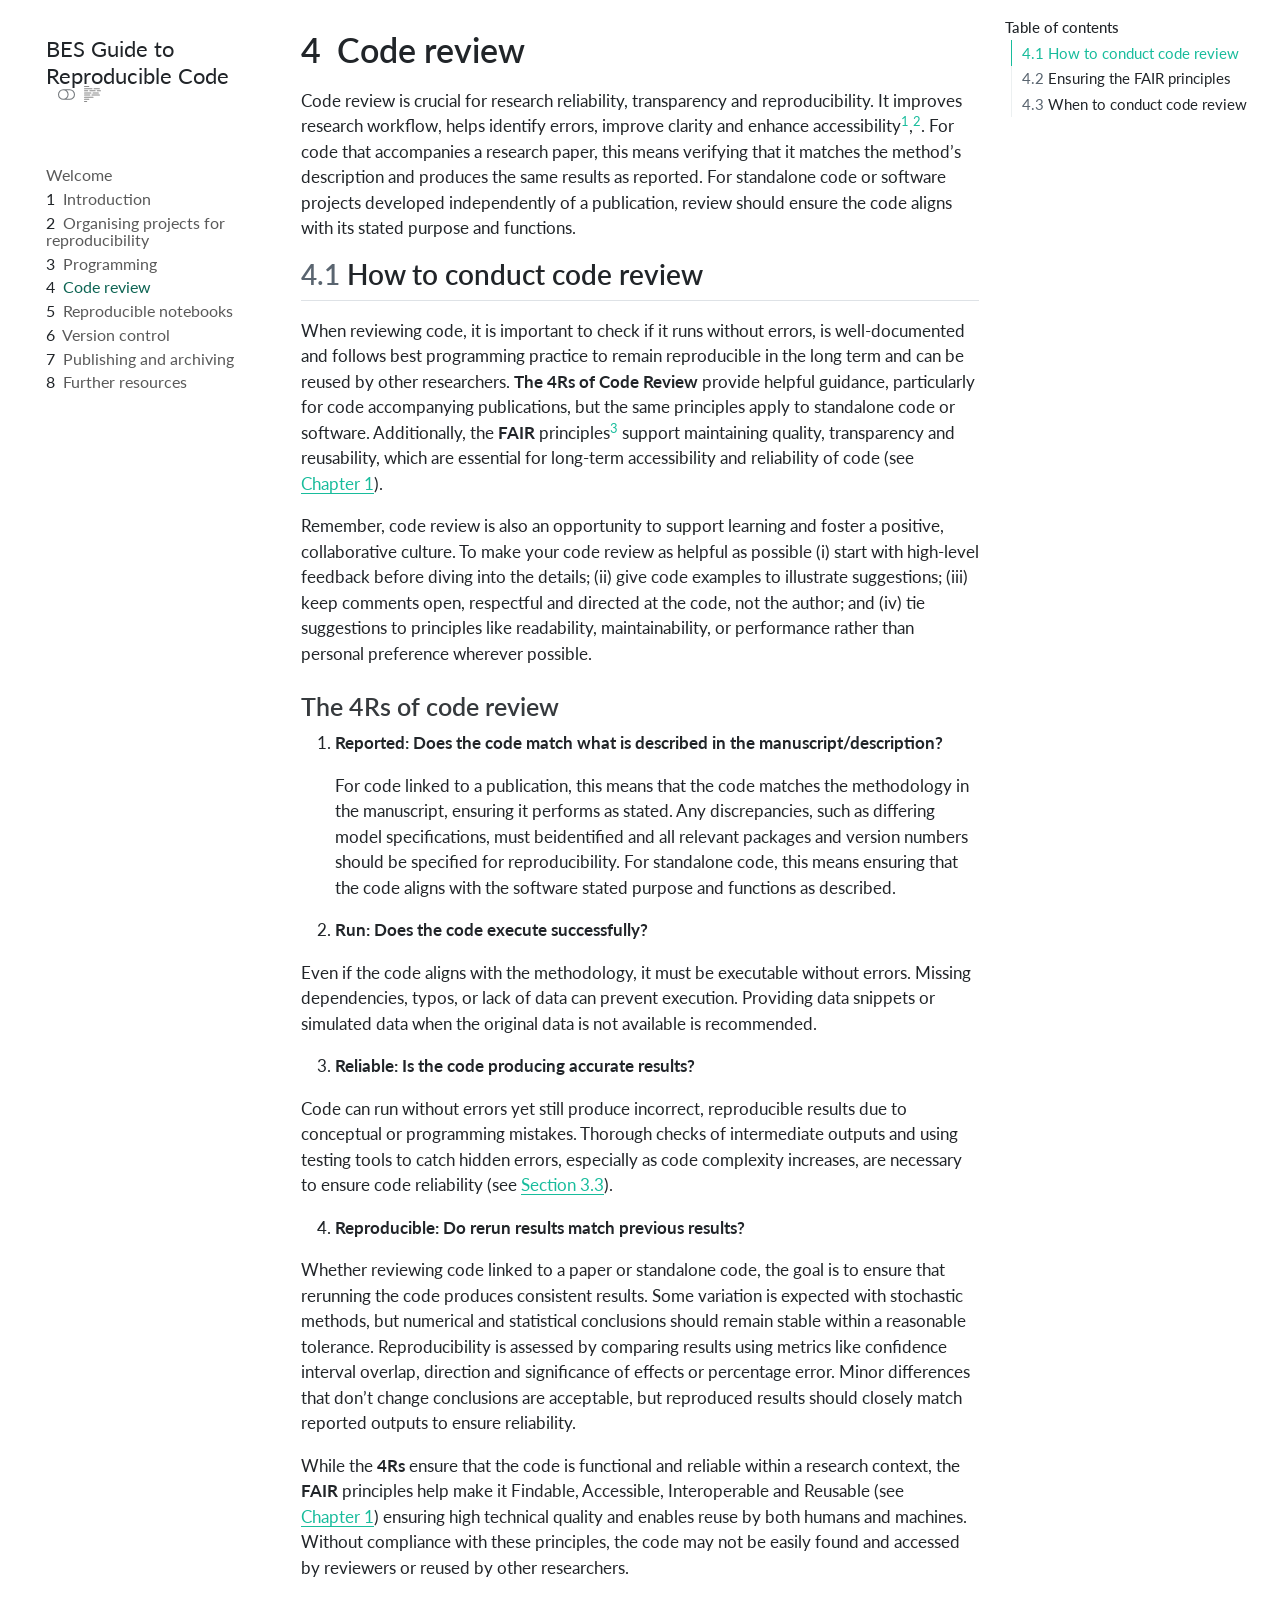
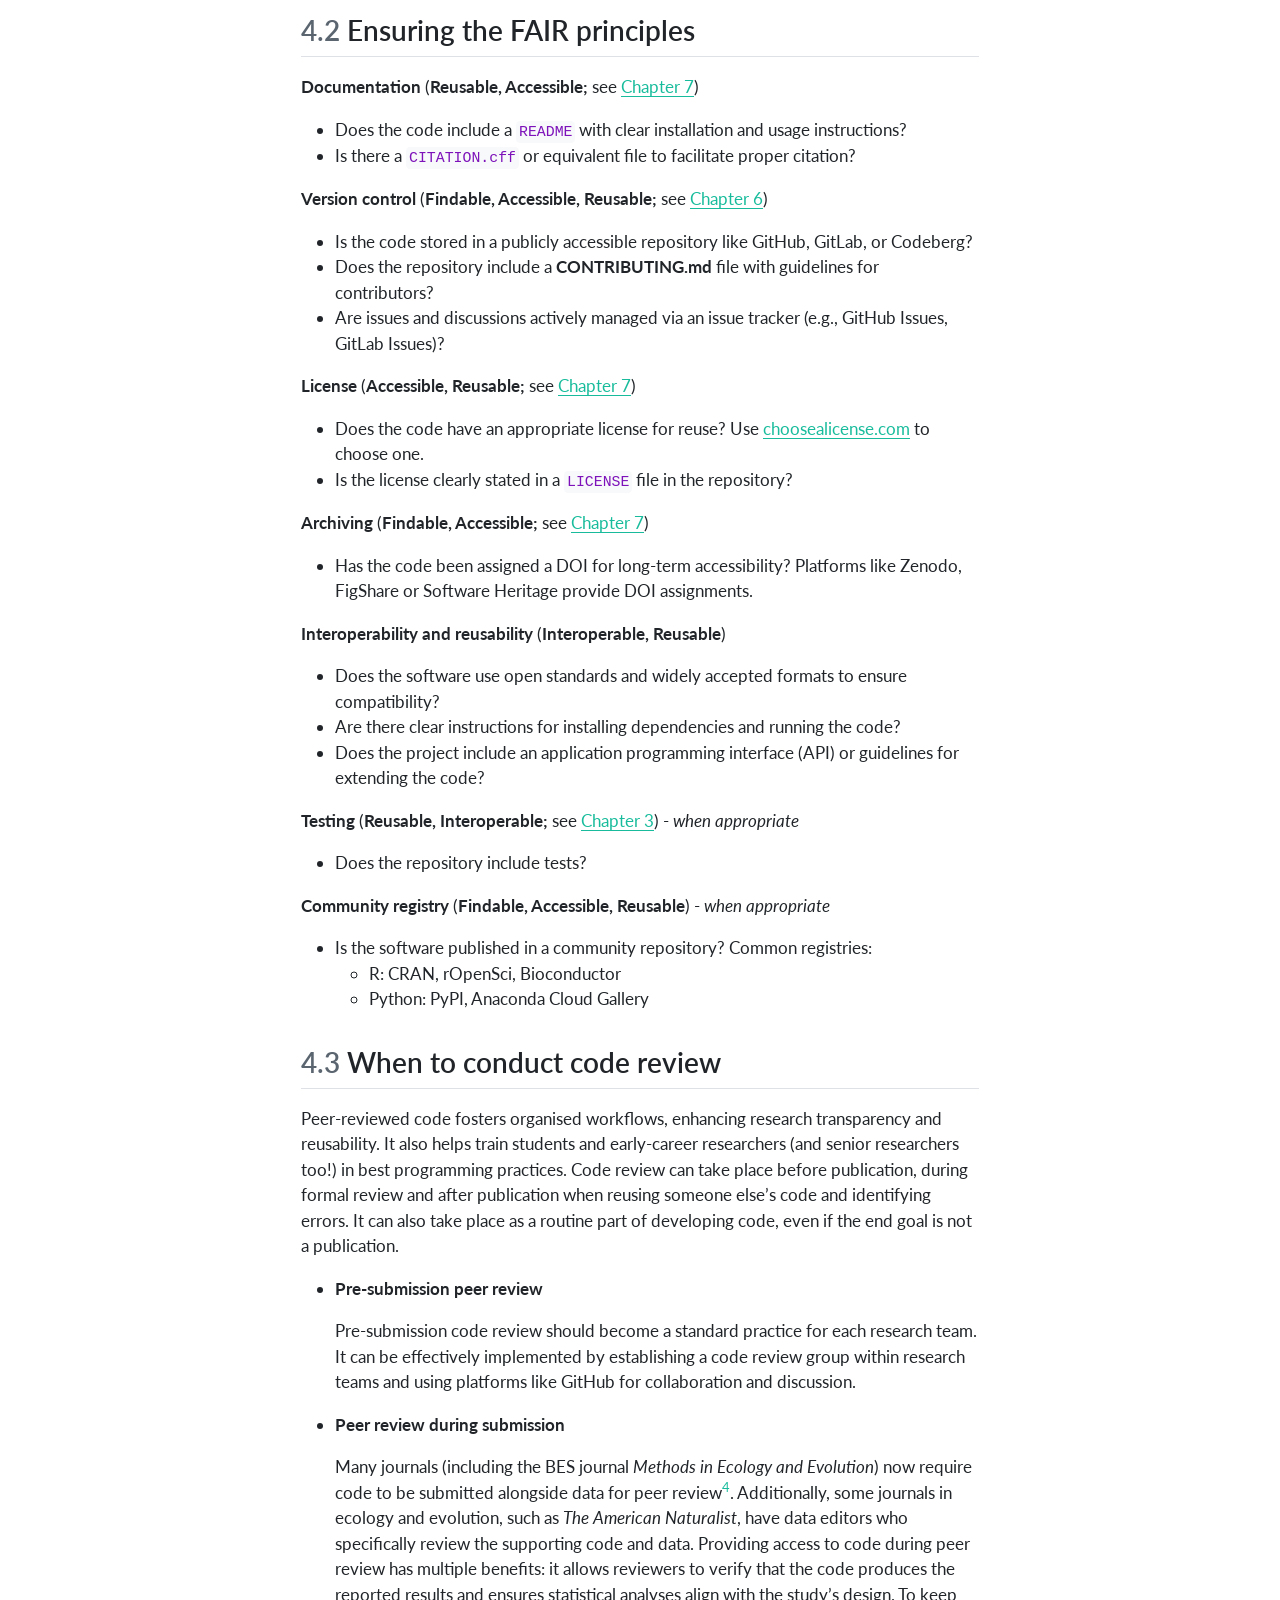
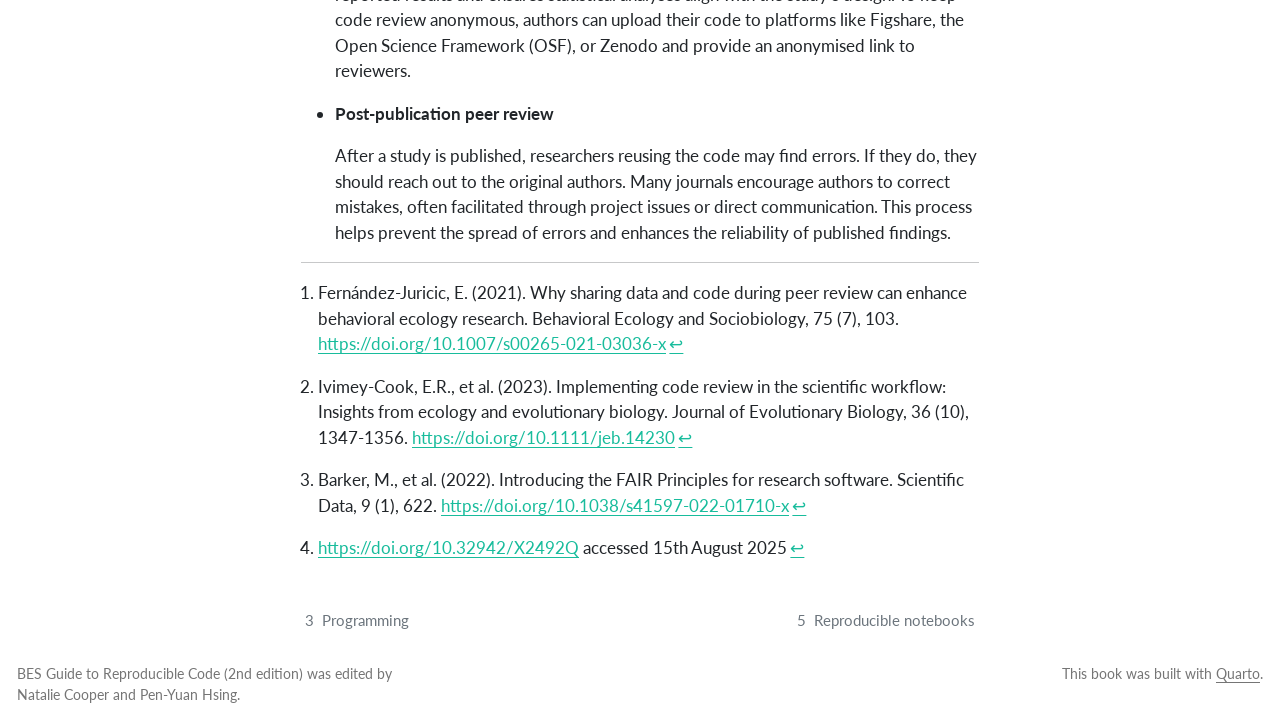
==== code-review.html @ 9241cec5 "Built site for gh-pages" ====
<!DOCTYPE html>
<html xmlns="http://www.w3.org/1999/xhtml" lang="en" xml:lang="en"><head>

<meta charset="utf-8">
<meta name="generator" content="quarto-1.7.31">

<meta name="viewport" content="width=device-width, initial-scale=1.0, user-scalable=yes">

<meta name="author" content="Hadley Wickham, Mine Çetinkaya-Rundel, and Garrett Grolemund">

<title>4&nbsp; Code review – BES Guide to Reproducible Code</title>
<style>
code{white-space: pre-wrap;}
span.smallcaps{font-variant: small-caps;}
div.columns{display: flex; gap: min(4vw, 1.5em);}
div.column{flex: auto; overflow-x: auto;}
div.hanging-indent{margin-left: 1.5em; text-indent: -1.5em;}
ul.task-list{list-style: none;}
ul.task-list li input[type="checkbox"] {
  width: 0.8em;
  margin: 0 0.8em 0.2em -1em; /* quarto-specific, see https://github.com/quarto-dev/quarto-cli/issues/4556 */ 
  vertical-align: middle;
}
</style>


<script src="site_libs/quarto-nav/quarto-nav.js"></script>
<script src="site_libs/quarto-nav/headroom.min.js"></script>
<script src="site_libs/clipboard/clipboard.min.js"></script>
<script src="site_libs/quarto-search/autocomplete.umd.js"></script>
<script src="site_libs/quarto-search/fuse.min.js"></script>
<script src="site_libs/quarto-search/quarto-search.js"></script>
<meta name="quarto:offset" content="./">
<link href="./reproducible-notebooks.html" rel="next">
<link href="./programming.html" rel="prev">
<link href="./cover.jpg" rel="icon" type="image/jpeg">
<script src="site_libs/quarto-html/quarto.js" type="module"></script>
<script src="site_libs/quarto-html/tabsets/tabsets.js" type="module"></script>
<script src="site_libs/quarto-html/popper.min.js"></script>
<script src="site_libs/quarto-html/tippy.umd.min.js"></script>
<script src="site_libs/quarto-html/anchor.min.js"></script>
<link href="site_libs/quarto-html/tippy.css" rel="stylesheet">
<link href="site_libs/quarto-html/quarto-syntax-highlighting-e1a5c8363afafaef2c763b6775fbf3ca.css" rel="stylesheet" class="quarto-color-scheme" id="quarto-text-highlighting-styles">
<link href="site_libs/quarto-html/quarto-syntax-highlighting-dark-8ef56b68f8fa1e9d2ba328e99e439f80.css" rel="stylesheet" class="quarto-color-scheme quarto-color-alternate" id="quarto-text-highlighting-styles">
<link href="site_libs/quarto-html/quarto-syntax-highlighting-e1a5c8363afafaef2c763b6775fbf3ca.css" rel="stylesheet" class="quarto-color-scheme-extra" id="quarto-text-highlighting-styles">
<script src="site_libs/bootstrap/bootstrap.min.js"></script>
<link href="site_libs/bootstrap/bootstrap-icons.css" rel="stylesheet">
<link href="site_libs/bootstrap/bootstrap-93fa5749095c2464a7fe83d2d5aee960.min.css" rel="stylesheet" append-hash="true" class="quarto-color-scheme" id="quarto-bootstrap" data-mode="light">
<link href="site_libs/bootstrap/bootstrap-dark-cbfe9299f5caab731b93668de05d1c8d.min.css" rel="stylesheet" append-hash="true" class="quarto-color-scheme quarto-color-alternate" id="quarto-bootstrap" data-mode="dark">
<link href="site_libs/bootstrap/bootstrap-93fa5749095c2464a7fe83d2d5aee960.min.css" rel="stylesheet" append-hash="true" class="quarto-color-scheme-extra" id="quarto-bootstrap" data-mode="light">
<script id="quarto-search-options" type="application/json">{
  "location": "sidebar",
  "copy-button": false,
  "collapse-after": 3,
  "panel-placement": "start",
  "type": "textbox",
  "limit": 50,
  "keyboard-shortcut": [
    "f",
    "/",
    "s"
  ],
  "show-item-context": false,
  "language": {
    "search-no-results-text": "No results",
    "search-matching-documents-text": "matching documents",
    "search-copy-link-title": "Copy link to search",
    "search-hide-matches-text": "Hide additional matches",
    "search-more-match-text": "more match in this document",
    "search-more-matches-text": "more matches in this document",
    "search-clear-button-title": "Clear",
    "search-text-placeholder": "",
    "search-detached-cancel-button-title": "Cancel",
    "search-submit-button-title": "Submit",
    "search-label": "Search"
  }
}</script>


</head>

<body class="nav-sidebar floating quarto-light"><script id="quarto-html-before-body" type="application/javascript">
    const toggleBodyColorMode = (bsSheetEl) => {
      const mode = bsSheetEl.getAttribute("data-mode");
      const bodyEl = window.document.querySelector("body");
      if (mode === "dark") {
        bodyEl.classList.add("quarto-dark");
        bodyEl.classList.remove("quarto-light");
      } else {
        bodyEl.classList.add("quarto-light");
        bodyEl.classList.remove("quarto-dark");
      }
    }
    const toggleBodyColorPrimary = () => {
      const bsSheetEl = window.document.querySelector("link#quarto-bootstrap:not([rel=disabled-stylesheet])");
      if (bsSheetEl) {
        toggleBodyColorMode(bsSheetEl);
      }
    }
    const setColorSchemeToggle = (alternate) => {
      const toggles = window.document.querySelectorAll('.quarto-color-scheme-toggle');
      for (let i=0; i < toggles.length; i++) {
        const toggle = toggles[i];
        if (toggle) {
          if (alternate) {
            toggle.classList.add("alternate");
          } else {
            toggle.classList.remove("alternate");
          }
        }
      }
    };
    const toggleColorMode = (alternate) => {
      // Switch the stylesheets
      const primaryStylesheets = window.document.querySelectorAll('link.quarto-color-scheme:not(.quarto-color-alternate)');
      const alternateStylesheets = window.document.querySelectorAll('link.quarto-color-scheme.quarto-color-alternate');
      manageTransitions('#quarto-margin-sidebar .nav-link', false);
      if (alternate) {
        // note: dark is layered on light, we don't disable primary!
        enableStylesheet(alternateStylesheets);
        for (const sheetNode of alternateStylesheets) {
          if (sheetNode.id === "quarto-bootstrap") {
            toggleBodyColorMode(sheetNode);
          }
        }
      } else {
        disableStylesheet(alternateStylesheets);
        enableStylesheet(primaryStylesheets)
        toggleBodyColorPrimary();
      }
      manageTransitions('#quarto-margin-sidebar .nav-link', true);
      // Switch the toggles
      setColorSchemeToggle(alternate)
      // Hack to workaround the fact that safari doesn't
      // properly recolor the scrollbar when toggling (#1455)
      if (navigator.userAgent.indexOf('Safari') > 0 && navigator.userAgent.indexOf('Chrome') == -1) {
        manageTransitions("body", false);
        window.scrollTo(0, 1);
        setTimeout(() => {
          window.scrollTo(0, 0);
          manageTransitions("body", true);
        }, 40);
      }
    }
    const disableStylesheet = (stylesheets) => {
      for (let i=0; i < stylesheets.length; i++) {
        const stylesheet = stylesheets[i];
        stylesheet.rel = 'disabled-stylesheet';
      }
    }
    const enableStylesheet = (stylesheets) => {
      for (let i=0; i < stylesheets.length; i++) {
        const stylesheet = stylesheets[i];
        if(stylesheet.rel !== 'stylesheet') { // for Chrome, which will still FOUC without this check
          stylesheet.rel = 'stylesheet';
        }
      }
    }
    const manageTransitions = (selector, allowTransitions) => {
      const els = window.document.querySelectorAll(selector);
      for (let i=0; i < els.length; i++) {
        const el = els[i];
        if (allowTransitions) {
          el.classList.remove('notransition');
        } else {
          el.classList.add('notransition');
        }
      }
    }
    const isFileUrl = () => {
      return window.location.protocol === 'file:';
    }
    const hasAlternateSentinel = () => {
      let styleSentinel = getColorSchemeSentinel();
      if (styleSentinel !== null) {
        return styleSentinel === "alternate";
      } else {
        return false;
      }
    }
    const setStyleSentinel = (alternate) => {
      const value = alternate ? "alternate" : "default";
      if (!isFileUrl()) {
        window.localStorage.setItem("quarto-color-scheme", value);
      } else {
        localAlternateSentinel = value;
      }
    }
    const getColorSchemeSentinel = () => {
      if (!isFileUrl()) {
        const storageValue = window.localStorage.getItem("quarto-color-scheme");
        return storageValue != null ? storageValue : localAlternateSentinel;
      } else {
        return localAlternateSentinel;
      }
    }
    const toggleGiscusIfUsed = (isAlternate, darkModeDefault) => {
      const baseTheme = document.querySelector('#giscus-base-theme')?.value ?? 'light';
      const alternateTheme = document.querySelector('#giscus-alt-theme')?.value ?? 'dark';
      let newTheme = '';
      if(authorPrefersDark) {
        newTheme = isAlternate ? baseTheme : alternateTheme;
      } else {
        newTheme = isAlternate ? alternateTheme : baseTheme;
      }
      const changeGiscusTheme = () => {
        // From: https://github.com/giscus/giscus/issues/336
        const sendMessage = (message) => {
          const iframe = document.querySelector('iframe.giscus-frame');
          if (!iframe) return;
          iframe.contentWindow.postMessage({ giscus: message }, 'https://giscus.app');
        }
        sendMessage({
          setConfig: {
            theme: newTheme
          }
        });
      }
      const isGiscussLoaded = window.document.querySelector('iframe.giscus-frame') !== null;
      if (isGiscussLoaded) {
        changeGiscusTheme();
      }
    };
    const authorPrefersDark = false;
    const queryPrefersDark = window.matchMedia('(prefers-color-scheme: dark)');
    const darkModeDefault = queryPrefersDark.matches;
      document.querySelector('link#quarto-text-highlighting-styles.quarto-color-scheme-extra').rel = 'disabled-stylesheet';
      document.querySelector('link#quarto-bootstrap.quarto-color-scheme-extra').rel = 'disabled-stylesheet';
    let localAlternateSentinel = darkModeDefault ? 'alternate' : 'default';
    // Dark / light mode switch
    window.quartoToggleColorScheme = () => {
      // Read the current dark / light value
      let toAlternate = !hasAlternateSentinel();
      toggleColorMode(toAlternate);
      setStyleSentinel(toAlternate);
      toggleGiscusIfUsed(toAlternate, darkModeDefault);
      window.dispatchEvent(new Event('resize'));
    };
    queryPrefersDark.addEventListener("change", e => {
      if(window.localStorage.getItem("quarto-color-scheme") !== null)
        return;
      const alternate = e.matches
      toggleColorMode(alternate);
      localAlternateSentinel = e.matches ? 'alternate' : 'default'; // this is used alongside local storage!
      toggleGiscusIfUsed(alternate, darkModeDefault);
    });
    // Switch to dark mode if need be
    if (hasAlternateSentinel()) {
      toggleColorMode(true);
    } else {
      toggleColorMode(false);
    }
  </script>

<div id="quarto-search-results"></div>
  <header id="quarto-header" class="headroom fixed-top">
  <nav class="quarto-secondary-nav">
    <div class="container-fluid d-flex">
      <button type="button" class="quarto-btn-toggle btn" data-bs-toggle="collapse" role="button" data-bs-target=".quarto-sidebar-collapse-item" aria-controls="quarto-sidebar" aria-expanded="false" aria-label="Toggle sidebar navigation" onclick="if (window.quartoToggleHeadroom) { window.quartoToggleHeadroom(); }">
        <i class="bi bi-layout-text-sidebar-reverse"></i>
      </button>
        <nav class="quarto-page-breadcrumbs" aria-label="breadcrumb"><ol class="breadcrumb"><li class="breadcrumb-item"><a href="./code-review.html"><span class="chapter-number">4</span>&nbsp; <span class="chapter-title">Code review</span></a></li></ol></nav>
        <a class="flex-grow-1" role="navigation" data-bs-toggle="collapse" data-bs-target=".quarto-sidebar-collapse-item" aria-controls="quarto-sidebar" aria-expanded="false" aria-label="Toggle sidebar navigation" onclick="if (window.quartoToggleHeadroom) { window.quartoToggleHeadroom(); }">      
        </a>
      <button type="button" class="btn quarto-search-button" aria-label="Search" onclick="window.quartoOpenSearch();">
        <i class="bi bi-search"></i>
      </button>
    </div>
  </nav>
</header>
<!-- content -->
<div id="quarto-content" class="quarto-container page-columns page-rows-contents page-layout-article">
<!-- sidebar -->
  <nav id="quarto-sidebar" class="sidebar collapse collapse-horizontal quarto-sidebar-collapse-item sidebar-navigation floating overflow-auto">
    <div class="pt-lg-2 mt-2 text-left sidebar-header">
    <div class="sidebar-title mb-0 py-0">
      <a href="./">BES Guide to Reproducible Code</a> 
        <div class="sidebar-tools-main tools-wide">
    <a href="https://github.com/BES-Guide/reproducible-code" title="Source Code" class="quarto-navigation-tool px-1" aria-label="Source Code"><i class="bi bi-github"></i></a>
  <a href="" class="quarto-color-scheme-toggle quarto-navigation-tool  px-1" onclick="window.quartoToggleColorScheme(); return false;" title="Toggle dark mode"><i class="bi"></i></a>
  <a href="" class="quarto-reader-toggle quarto-navigation-tool px-1" onclick="window.quartoToggleReader(); return false;" title="Toggle reader mode">
  <div class="quarto-reader-toggle-btn">
  <i class="bi"></i>
  </div>
</a>
</div>
    </div>
      </div>
        <div class="mt-2 flex-shrink-0 align-items-center">
        <div class="sidebar-search">
        <div id="quarto-search" class="" title="Search"></div>
        </div>
        </div>
    <div class="sidebar-menu-container"> 
    <ul class="list-unstyled mt-1">
        <li class="sidebar-item">
  <div class="sidebar-item-container"> 
  <a href="./index.html" class="sidebar-item-text sidebar-link">
 <span class="menu-text">Welcome</span></a>
  </div>
</li>
        <li class="sidebar-item">
  <div class="sidebar-item-container"> 
  <a href="./intro.html" class="sidebar-item-text sidebar-link">
 <span class="menu-text"><span class="chapter-number">1</span>&nbsp; <span class="chapter-title">Introduction</span></span></a>
  </div>
</li>
        <li class="sidebar-item">
  <div class="sidebar-item-container"> 
  <a href="./organising-projects.html" class="sidebar-item-text sidebar-link">
 <span class="menu-text"><span class="chapter-number">2</span>&nbsp; <span class="chapter-title">Organising projects for reproducibility</span></span></a>
  </div>
</li>
        <li class="sidebar-item">
  <div class="sidebar-item-container"> 
  <a href="./programming.html" class="sidebar-item-text sidebar-link">
 <span class="menu-text"><span class="chapter-number">3</span>&nbsp; <span class="chapter-title">Programming</span></span></a>
  </div>
</li>
        <li class="sidebar-item">
  <div class="sidebar-item-container"> 
  <a href="./code-review.html" class="sidebar-item-text sidebar-link active">
 <span class="menu-text"><span class="chapter-number">4</span>&nbsp; <span class="chapter-title">Code review</span></span></a>
  </div>
</li>
        <li class="sidebar-item">
  <div class="sidebar-item-container"> 
  <a href="./reproducible-notebooks.html" class="sidebar-item-text sidebar-link">
 <span class="menu-text"><span class="chapter-number">5</span>&nbsp; <span class="chapter-title">Reproducible notebooks</span></span></a>
  </div>
</li>
        <li class="sidebar-item">
  <div class="sidebar-item-container"> 
  <a href="./version-control.html" class="sidebar-item-text sidebar-link">
 <span class="menu-text"><span class="chapter-number">6</span>&nbsp; <span class="chapter-title">Version control</span></span></a>
  </div>
</li>
        <li class="sidebar-item">
  <div class="sidebar-item-container"> 
  <a href="./publishing-and-archiving.html" class="sidebar-item-text sidebar-link">
 <span class="menu-text"><span class="chapter-number">7</span>&nbsp; <span class="chapter-title">Publishing and archiving</span></span></a>
  </div>
</li>
        <li class="sidebar-item">
  <div class="sidebar-item-container"> 
  <a href="./further-resources.html" class="sidebar-item-text sidebar-link">
 <span class="menu-text"><span class="chapter-number">8</span>&nbsp; <span class="chapter-title">Further resources</span></span></a>
  </div>
</li>
    </ul>
    </div>
</nav>
<div id="quarto-sidebar-glass" class="quarto-sidebar-collapse-item" data-bs-toggle="collapse" data-bs-target=".quarto-sidebar-collapse-item"></div>
<!-- margin-sidebar -->
    <div id="quarto-margin-sidebar" class="sidebar margin-sidebar">
        <nav id="TOC" role="doc-toc" class="toc-active">
    <h2 id="toc-title">Table of contents</h2>
   
  <ul>
  <li><a href="#how-to-conduct-code-review" id="toc-how-to-conduct-code-review" class="nav-link active" data-scroll-target="#how-to-conduct-code-review"><span class="header-section-number">4.1</span> How to conduct code review</a>
  <ul class="collapse">
  <li><a href="#the-4rs-of-code-review" id="toc-the-4rs-of-code-review" class="nav-link" data-scroll-target="#the-4rs-of-code-review">The 4Rs of code review</a></li>
  </ul></li>
  <li><a href="#ensuring-the-fair-principles" id="toc-ensuring-the-fair-principles" class="nav-link" data-scroll-target="#ensuring-the-fair-principles"><span class="header-section-number">4.2</span> Ensuring the FAIR principles</a></li>
  <li><a href="#when-to-conduct-code-review" id="toc-when-to-conduct-code-review" class="nav-link" data-scroll-target="#when-to-conduct-code-review"><span class="header-section-number">4.3</span> When to conduct code review</a></li>
  </ul>
</nav>
    </div>
<!-- main -->
<main class="content" id="quarto-document-content">


<header id="title-block-header" class="quarto-title-block default">
<div class="quarto-title">
<h1 class="title"><span id="sec-code-review" class="quarto-section-identifier"><span class="chapter-number">4</span>&nbsp; <span class="chapter-title">Code review</span></span></h1>
</div>



<div class="quarto-title-meta">

    
  
    
  </div>
  


</header>


<p>Code review is crucial for research reliability, transparency and reproducibility. It improves research workflow, helps identify errors, improve clarity and enhance accessibility<a href="#fn1" class="footnote-ref" id="fnref1" role="doc-noteref"><sup>1</sup></a>,<a href="#fn2" class="footnote-ref" id="fnref2" role="doc-noteref"><sup>2</sup></a>. For code that accompanies a research paper, this means verifying that it matches the method’s description and produces the same results as reported. For standalone code or software projects developed independently of a publication, review should ensure the code aligns with its stated purpose and functions.</p>
<section id="how-to-conduct-code-review" class="level2" data-number="4.1">
<h2 data-number="4.1" class="anchored" data-anchor-id="how-to-conduct-code-review"><span class="header-section-number">4.1</span> How to conduct code review</h2>
<p>When reviewing code, it is important to check if it runs without errors, is well-documented and follows best programming practice to remain reproducible in the long term and can be reused by other researchers. <strong>The</strong> <strong>4Rs of Code Review</strong> provide helpful guidance, particularly for code accompanying publications, but the same principles apply to standalone code or software. Additionally, the <strong>FAIR</strong> principles<a href="#fn3" class="footnote-ref" id="fnref3" role="doc-noteref"><sup>3</sup></a> support maintaining quality, transparency and reusability, which are essential for long-term accessibility and reliability of code (see <a href="intro.html" class="quarto-xref"><span>Chapter 1</span></a>).</p>
<p>Remember, code review is also an opportunity to support learning and foster a positive, collaborative culture. To make your code review as helpful as possible (i) start with high-level feedback before diving into the details; (ii) give code examples to illustrate suggestions; (iii) keep comments open, respectful and directed at the code, not the author; and (iv) tie suggestions to principles like readability, maintainability, or performance rather than personal preference wherever possible.</p>
<section id="the-4rs-of-code-review" class="level3">
<h3 class="anchored" data-anchor-id="the-4rs-of-code-review">The 4Rs of code review</h3>
<ol type="1">
<li><p><strong>Reported: Does the code match what is described in the manuscript/description?</strong></p>
<p>For code linked to a publication, this means that the code matches the methodology in the manuscript, ensuring it performs as stated. Any discrepancies, such as differing model specifications, must beidentified and all relevant packages and version numbers should be specified for reproducibility. For standalone code, this means ensuring that the code aligns with the software stated purpose and functions as described.</p></li>
<li><p><strong>Run: Does the code execute successfully?</strong></p></li>
</ol>
<p>Even if the code aligns with the methodology, it must be executable without errors. Missing dependencies, typos, or lack of data can prevent execution. Providing data snippets or simulated data when the original data is not available is recommended.</p>
<ol start="3" type="1">
<li><strong>Reliable: Is the code producing accurate results?</strong></li>
</ol>
<p>Code can run without errors yet still produce incorrect, reproducible results due to conceptual or programming mistakes. Thorough checks of intermediate outputs and using testing tools to catch hidden errors, especially as code complexity increases, are necessary to ensure code reliability (see <a href="programming.html#sec-defensive-programming" class="quarto-xref"><span>Section 3.3</span></a>).</p>
<ol start="4" type="1">
<li><strong>Reproducible: Do rerun results match previous results?</strong></li>
</ol>
<p>Whether reviewing code linked to a paper or standalone code, the goal is to ensure that rerunning the code produces consistent results. Some variation is expected with stochastic methods, but numerical and statistical conclusions should remain stable within a reasonable tolerance. Reproducibility is assessed by comparing results using metrics like confidence interval overlap, direction and significance of effects or percentage error. Minor differences that don’t change conclusions are acceptable, but reproduced results should closely match reported outputs to ensure reliability.</p>
<p>While the <strong>4Rs</strong> ensure that the code is functional and reliable within a research context, the <strong>FAIR</strong> principles help make it Findable, Accessible, Interoperable and Reusable (see <a href="intro.html" class="quarto-xref"><span>Chapter 1</span></a>) ensuring high technical quality and enables reuse by both humans and machines. Without compliance with these principles, the code may not be easily found and accessed by reviewers or reused by other researchers.</p>
</section>
</section>
<section id="ensuring-the-fair-principles" class="level2" data-number="4.2">
<h2 data-number="4.2" class="anchored" data-anchor-id="ensuring-the-fair-principles"><span class="header-section-number">4.2</span> Ensuring the FAIR principles</h2>
<p><strong>Documentation</strong> (<strong>Reusable, Accessible;</strong> see <a href="publishing-and-archiving.html" class="quarto-xref"><span>Chapter 7</span></a>)</p>
<ul>
<li>Does the code include a <code>README</code> with clear installation and usage instructions?</li>
<li>Is there a <code>CITATION.cff</code> or equivalent file to facilitate proper citation?</li>
</ul>
<p><strong>Version control</strong> (<strong>Findable, Accessible, Reusable;</strong> see <a href="version-control.html" class="quarto-xref"><span>Chapter 6</span></a>)</p>
<ul>
<li>Is the code stored in a publicly accessible repository like GitHub, GitLab, or Codeberg?</li>
<li>Does the repository include a <strong>CONTRIBUTING.md</strong> file with guidelines for contributors?</li>
<li>Are issues and discussions actively managed via an issue tracker (e.g., GitHub Issues, GitLab Issues)?</li>
</ul>
<p><strong>License</strong> (<strong>Accessible, Reusable;</strong> see <a href="publishing-and-archiving.html" class="quarto-xref"><span>Chapter 7</span></a>)</p>
<ul>
<li>Does the code have an appropriate license for reuse? Use <a href="https://choosealicense.com/">choosealicense.com</a> to choose one.</li>
<li>Is the license clearly stated in a <code>LICENSE</code> file in the repository?</li>
</ul>
<p><strong>Archiving</strong> (<strong>Findable, Accessible;</strong> see <a href="publishing-and-archiving.html" class="quarto-xref"><span>Chapter 7</span></a>)</p>
<ul>
<li>Has the code been assigned a DOI for long-term accessibility? Platforms like Zenodo, FigShare or Software Heritage provide DOI assignments.</li>
</ul>
<p><strong>Interoperability and reusability</strong> (<strong>Interoperable, Reusable</strong>)</p>
<ul>
<li>Does the software use open standards and widely accepted formats to ensure compatibility?</li>
<li>Are there clear instructions for installing dependencies and running the code?</li>
<li>Does the project include an application programming interface (API) or guidelines for extending the code?</li>
</ul>
<p><strong>Testing</strong> (<strong>Reusable, Interoperable;</strong> see <a href="programming.html" class="quarto-xref"><span>Chapter 3</span></a>) - <em>when appropriate</em></p>
<ul>
<li>Does the repository include tests?</li>
</ul>
<p><strong>Community registry</strong> (<strong>Findable, Accessible, Reusable</strong>) - <em>when appropriate</em></p>
<ul>
<li>Is the software published in a community repository? Common registries:
<ul>
<li>R: CRAN, rOpenSci, Bioconductor</li>
<li>Python: PyPI, Anaconda Cloud Gallery</li>
</ul></li>
</ul>
</section>
<section id="when-to-conduct-code-review" class="level2" data-number="4.3">
<h2 data-number="4.3" class="anchored" data-anchor-id="when-to-conduct-code-review"><span class="header-section-number">4.3</span> When to conduct code review</h2>
<p>Peer-reviewed code fosters organised workflows, enhancing research transparency and reusability. It also helps train students and early-career researchers (and senior researchers too!) in best programming practices. Code review can take place before publication, during formal review and after publication when reusing someone else’s code and identifying errors. It can also take place as a routine part of developing code, even if the end goal is not a publication.</p>
<ul>
<li><p><strong>Pre-submission peer review</strong></p>
<p>Pre-submission code review should become a standard practice for each research team. It can be effectively implemented by establishing a code review group within research teams and using platforms like GitHub for collaboration and discussion.</p></li>
<li><p><strong>Peer review during submission</strong></p>
<p>Many journals (including the BES journal <em>Methods in Ecology and Evolution</em>) now require code to be submitted alongside data for peer review<a href="#fn4" class="footnote-ref" id="fnref4" role="doc-noteref"><sup>4</sup></a>. Additionally, some journals in ecology and evolution, such as <em>The American Naturalist</em>, have data editors who specifically review the supporting code and data. Providing access to code during peer review has multiple benefits: it allows reviewers to verify that the code produces the reported results and ensures statistical analyses align with the study’s design. To keep code review anonymous, authors can upload their code to platforms like Figshare, the Open Science Framework (OSF), or Zenodo and provide an anonymised link to reviewers.</p></li>
<li><p><strong>Post-publication peer review</strong></p>
<p>After a study is published, researchers reusing the code may find errors. If they do, they should reach out to the original authors. Many journals encourage authors to correct mistakes, often facilitated through project issues or direct communication. This process helps prevent the spread of errors and enhances the reliability of published findings.</p></li>
</ul>


</section>
<section id="footnotes" class="footnotes footnotes-end-of-document" role="doc-endnotes">
<hr>
<ol>
<li id="fn1"><p>Fernández-Juricic, E. (2021). Why sharing data and code during peer review can enhance behavioral ecology research. Behavioral Ecology and Sociobiology, 75 (7), 103. <a href="https://doi.org/10.1007/s00265-021-03036-x">https://doi.org/10.1007/s00265-021-03036-x</a><a href="#fnref1" class="footnote-back" role="doc-backlink">↩︎</a></p></li>
<li id="fn2"><p>Ivimey‐Cook, E.R., et al.&nbsp;(2023). Implementing code review in the scientific workflow: Insights from ecology and evolutionary biology. Journal of Evolutionary Biology, 36 (10), 1347-1356. <a href="https://doi.org/10.1111/jeb.14230">https://doi.org/10.1111/jeb.14230</a><a href="#fnref2" class="footnote-back" role="doc-backlink">↩︎</a></p></li>
<li id="fn3"><p>Barker, M., et al.&nbsp;(2022). Introducing the FAIR Principles for research software. Scientific Data, 9 (1), 622. <a href="https://doi.org/10.1038/s41597-022-01710-x">https://doi.org/10.1038/s41597-022-01710-x</a><a href="#fnref3" class="footnote-back" role="doc-backlink">↩︎</a></p></li>
<li id="fn4"><p><a href="https://doi.org/10.32942/X2492Q">https://doi.org/10.32942/X2492Q</a> accessed 15th August 2025<a href="#fnref4" class="footnote-back" role="doc-backlink">↩︎</a></p></li>
</ol>
</section>

</main> <!-- /main -->
<script id="quarto-html-after-body" type="application/javascript">
  window.document.addEventListener("DOMContentLoaded", function (event) {
    // Ensure there is a toggle, if there isn't float one in the top right
    if (window.document.querySelector('.quarto-color-scheme-toggle') === null) {
      const a = window.document.createElement('a');
      a.classList.add('top-right');
      a.classList.add('quarto-color-scheme-toggle');
      a.href = "";
      a.onclick = function() { try { window.quartoToggleColorScheme(); } catch {} return false; };
      const i = window.document.createElement("i");
      i.classList.add('bi');
      a.appendChild(i);
      window.document.body.appendChild(a);
    }
    setColorSchemeToggle(hasAlternateSentinel())
    const icon = "";
    const anchorJS = new window.AnchorJS();
    anchorJS.options = {
      placement: 'right',
      icon: icon
    };
    anchorJS.add('.anchored');
    const isCodeAnnotation = (el) => {
      for (const clz of el.classList) {
        if (clz.startsWith('code-annotation-')) {                     
          return true;
        }
      }
      return false;
    }
    const onCopySuccess = function(e) {
      // button target
      const button = e.trigger;
      // don't keep focus
      button.blur();
      // flash "checked"
      button.classList.add('code-copy-button-checked');
      var currentTitle = button.getAttribute("title");
      button.setAttribute("title", "Copied!");
      let tooltip;
      if (window.bootstrap) {
        button.setAttribute("data-bs-toggle", "tooltip");
        button.setAttribute("data-bs-placement", "left");
        button.setAttribute("data-bs-title", "Copied!");
        tooltip = new bootstrap.Tooltip(button, 
          { trigger: "manual", 
            customClass: "code-copy-button-tooltip",
            offset: [0, -8]});
        tooltip.show();    
      }
      setTimeout(function() {
        if (tooltip) {
          tooltip.hide();
          button.removeAttribute("data-bs-title");
          button.removeAttribute("data-bs-toggle");
          button.removeAttribute("data-bs-placement");
        }
        button.setAttribute("title", currentTitle);
        button.classList.remove('code-copy-button-checked');
      }, 1000);
      // clear code selection
      e.clearSelection();
    }
    const getTextToCopy = function(trigger) {
        const codeEl = trigger.previousElementSibling.cloneNode(true);
        for (const childEl of codeEl.children) {
          if (isCodeAnnotation(childEl)) {
            childEl.remove();
          }
        }
        return codeEl.innerText;
    }
    const clipboard = new window.ClipboardJS('.code-copy-button:not([data-in-quarto-modal])', {
      text: getTextToCopy
    });
    clipboard.on('success', onCopySuccess);
    if (window.document.getElementById('quarto-embedded-source-code-modal')) {
      const clipboardModal = new window.ClipboardJS('.code-copy-button[data-in-quarto-modal]', {
        text: getTextToCopy,
        container: window.document.getElementById('quarto-embedded-source-code-modal')
      });
      clipboardModal.on('success', onCopySuccess);
    }
      var localhostRegex = new RegExp(/^(?:http|https):\/\/localhost\:?[0-9]*\//);
      var mailtoRegex = new RegExp(/^mailto:/);
        var filterRegex = new RegExp("https:\/\/github\.com\/BES-Guide\/reproducible-code");
      var isInternal = (href) => {
          return filterRegex.test(href) || localhostRegex.test(href) || mailtoRegex.test(href);
      }
      // Inspect non-navigation links and adorn them if external
     var links = window.document.querySelectorAll('a[href]:not(.nav-link):not(.navbar-brand):not(.toc-action):not(.sidebar-link):not(.sidebar-item-toggle):not(.pagination-link):not(.no-external):not([aria-hidden]):not(.dropdown-item):not(.quarto-navigation-tool):not(.about-link)');
      for (var i=0; i<links.length; i++) {
        const link = links[i];
        if (!isInternal(link.href)) {
          // undo the damage that might have been done by quarto-nav.js in the case of
          // links that we want to consider external
          if (link.dataset.originalHref !== undefined) {
            link.href = link.dataset.originalHref;
          }
        }
      }
    function tippyHover(el, contentFn, onTriggerFn, onUntriggerFn) {
      const config = {
        allowHTML: true,
        maxWidth: 500,
        delay: 100,
        arrow: false,
        appendTo: function(el) {
            return el.parentElement;
        },
        interactive: true,
        interactiveBorder: 10,
        theme: 'quarto',
        placement: 'bottom-start',
      };
      if (contentFn) {
        config.content = contentFn;
      }
      if (onTriggerFn) {
        config.onTrigger = onTriggerFn;
      }
      if (onUntriggerFn) {
        config.onUntrigger = onUntriggerFn;
      }
      window.tippy(el, config); 
    }
    const noterefs = window.document.querySelectorAll('a[role="doc-noteref"]');
    for (var i=0; i<noterefs.length; i++) {
      const ref = noterefs[i];
      tippyHover(ref, function() {
        // use id or data attribute instead here
        let href = ref.getAttribute('data-footnote-href') || ref.getAttribute('href');
        try { href = new URL(href).hash; } catch {}
        const id = href.replace(/^#\/?/, "");
        const note = window.document.getElementById(id);
        if (note) {
          return note.innerHTML;
        } else {
          return "";
        }
      });
    }
    const xrefs = window.document.querySelectorAll('a.quarto-xref');
    const processXRef = (id, note) => {
      // Strip column container classes
      const stripColumnClz = (el) => {
        el.classList.remove("page-full", "page-columns");
        if (el.children) {
          for (const child of el.children) {
            stripColumnClz(child);
          }
        }
      }
      stripColumnClz(note)
      if (id === null || id.startsWith('sec-')) {
        // Special case sections, only their first couple elements
        const container = document.createElement("div");
        if (note.children && note.children.length > 2) {
          container.appendChild(note.children[0].cloneNode(true));
          for (let i = 1; i < note.children.length; i++) {
            const child = note.children[i];
            if (child.tagName === "P" && child.innerText === "") {
              continue;
            } else {
              container.appendChild(child.cloneNode(true));
              break;
            }
          }
          if (window.Quarto?.typesetMath) {
            window.Quarto.typesetMath(container);
          }
          return container.innerHTML
        } else {
          if (window.Quarto?.typesetMath) {
            window.Quarto.typesetMath(note);
          }
          return note.innerHTML;
        }
      } else {
        // Remove any anchor links if they are present
        const anchorLink = note.querySelector('a.anchorjs-link');
        if (anchorLink) {
          anchorLink.remove();
        }
        if (window.Quarto?.typesetMath) {
          window.Quarto.typesetMath(note);
        }
        if (note.classList.contains("callout")) {
          return note.outerHTML;
        } else {
          return note.innerHTML;
        }
      }
    }
    for (var i=0; i<xrefs.length; i++) {
      const xref = xrefs[i];
      tippyHover(xref, undefined, function(instance) {
        instance.disable();
        let url = xref.getAttribute('href');
        let hash = undefined; 
        if (url.startsWith('#')) {
          hash = url;
        } else {
          try { hash = new URL(url).hash; } catch {}
        }
        if (hash) {
          const id = hash.replace(/^#\/?/, "");
          const note = window.document.getElementById(id);
          if (note !== null) {
            try {
              const html = processXRef(id, note.cloneNode(true));
              instance.setContent(html);
            } finally {
              instance.enable();
              instance.show();
            }
          } else {
            // See if we can fetch this
            fetch(url.split('#')[0])
            .then(res => res.text())
            .then(html => {
              const parser = new DOMParser();
              const htmlDoc = parser.parseFromString(html, "text/html");
              const note = htmlDoc.getElementById(id);
              if (note !== null) {
                const html = processXRef(id, note);
                instance.setContent(html);
              } 
            }).finally(() => {
              instance.enable();
              instance.show();
            });
          }
        } else {
          // See if we can fetch a full url (with no hash to target)
          // This is a special case and we should probably do some content thinning / targeting
          fetch(url)
          .then(res => res.text())
          .then(html => {
            const parser = new DOMParser();
            const htmlDoc = parser.parseFromString(html, "text/html");
            const note = htmlDoc.querySelector('main.content');
            if (note !== null) {
              // This should only happen for chapter cross references
              // (since there is no id in the URL)
              // remove the first header
              if (note.children.length > 0 && note.children[0].tagName === "HEADER") {
                note.children[0].remove();
              }
              const html = processXRef(null, note);
              instance.setContent(html);
            } 
          }).finally(() => {
            instance.enable();
            instance.show();
          });
        }
      }, function(instance) {
      });
    }
        let selectedAnnoteEl;
        const selectorForAnnotation = ( cell, annotation) => {
          let cellAttr = 'data-code-cell="' + cell + '"';
          let lineAttr = 'data-code-annotation="' +  annotation + '"';
          const selector = 'span[' + cellAttr + '][' + lineAttr + ']';
          return selector;
        }
        const selectCodeLines = (annoteEl) => {
          const doc = window.document;
          const targetCell = annoteEl.getAttribute("data-target-cell");
          const targetAnnotation = annoteEl.getAttribute("data-target-annotation");
          const annoteSpan = window.document.querySelector(selectorForAnnotation(targetCell, targetAnnotation));
          const lines = annoteSpan.getAttribute("data-code-lines").split(",");
          const lineIds = lines.map((line) => {
            return targetCell + "-" + line;
          })
          let top = null;
          let height = null;
          let parent = null;
          if (lineIds.length > 0) {
              //compute the position of the single el (top and bottom and make a div)
              const el = window.document.getElementById(lineIds[0]);
              top = el.offsetTop;
              height = el.offsetHeight;
              parent = el.parentElement.parentElement;
            if (lineIds.length > 1) {
              const lastEl = window.document.getElementById(lineIds[lineIds.length - 1]);
              const bottom = lastEl.offsetTop + lastEl.offsetHeight;
              height = bottom - top;
            }
            if (top !== null && height !== null && parent !== null) {
              // cook up a div (if necessary) and position it 
              let div = window.document.getElementById("code-annotation-line-highlight");
              if (div === null) {
                div = window.document.createElement("div");
                div.setAttribute("id", "code-annotation-line-highlight");
                div.style.position = 'absolute';
                parent.appendChild(div);
              }
              div.style.top = top - 2 + "px";
              div.style.height = height + 4 + "px";
              div.style.left = 0;
              let gutterDiv = window.document.getElementById("code-annotation-line-highlight-gutter");
              if (gutterDiv === null) {
                gutterDiv = window.document.createElement("div");
                gutterDiv.setAttribute("id", "code-annotation-line-highlight-gutter");
                gutterDiv.style.position = 'absolute';
                const codeCell = window.document.getElementById(targetCell);
                const gutter = codeCell.querySelector('.code-annotation-gutter');
                gutter.appendChild(gutterDiv);
              }
              gutterDiv.style.top = top - 2 + "px";
              gutterDiv.style.height = height + 4 + "px";
            }
            selectedAnnoteEl = annoteEl;
          }
        };
        const unselectCodeLines = () => {
          const elementsIds = ["code-annotation-line-highlight", "code-annotation-line-highlight-gutter"];
          elementsIds.forEach((elId) => {
            const div = window.document.getElementById(elId);
            if (div) {
              div.remove();
            }
          });
          selectedAnnoteEl = undefined;
        };
          // Handle positioning of the toggle
      window.addEventListener(
        "resize",
        throttle(() => {
          elRect = undefined;
          if (selectedAnnoteEl) {
            selectCodeLines(selectedAnnoteEl);
          }
        }, 10)
      );
      function throttle(fn, ms) {
      let throttle = false;
      let timer;
        return (...args) => {
          if(!throttle) { // first call gets through
              fn.apply(this, args);
              throttle = true;
          } else { // all the others get throttled
              if(timer) clearTimeout(timer); // cancel #2
              timer = setTimeout(() => {
                fn.apply(this, args);
                timer = throttle = false;
              }, ms);
          }
        };
      }
        // Attach click handler to the DT
        const annoteDls = window.document.querySelectorAll('dt[data-target-cell]');
        for (const annoteDlNode of annoteDls) {
          annoteDlNode.addEventListener('click', (event) => {
            const clickedEl = event.target;
            if (clickedEl !== selectedAnnoteEl) {
              unselectCodeLines();
              const activeEl = window.document.querySelector('dt[data-target-cell].code-annotation-active');
              if (activeEl) {
                activeEl.classList.remove('code-annotation-active');
              }
              selectCodeLines(clickedEl);
              clickedEl.classList.add('code-annotation-active');
            } else {
              // Unselect the line
              unselectCodeLines();
              clickedEl.classList.remove('code-annotation-active');
            }
          });
        }
    const findCites = (el) => {
      const parentEl = el.parentElement;
      if (parentEl) {
        const cites = parentEl.dataset.cites;
        if (cites) {
          return {
            el,
            cites: cites.split(' ')
          };
        } else {
          return findCites(el.parentElement)
        }
      } else {
        return undefined;
      }
    };
    var bibliorefs = window.document.querySelectorAll('a[role="doc-biblioref"]');
    for (var i=0; i<bibliorefs.length; i++) {
      const ref = bibliorefs[i];
      const citeInfo = findCites(ref);
      if (citeInfo) {
        tippyHover(citeInfo.el, function() {
          var popup = window.document.createElement('div');
          citeInfo.cites.forEach(function(cite) {
            var citeDiv = window.document.createElement('div');
            citeDiv.classList.add('hanging-indent');
            citeDiv.classList.add('csl-entry');
            var biblioDiv = window.document.getElementById('ref-' + cite);
            if (biblioDiv) {
              citeDiv.innerHTML = biblioDiv.innerHTML;
            }
            popup.appendChild(citeDiv);
          });
          return popup.innerHTML;
        });
      }
    }
  });
  </script>
<nav class="page-navigation">
  <div class="nav-page nav-page-previous">
      <a href="./programming.html" class="pagination-link" aria-label="Programming">
        <i class="bi bi-arrow-left-short"></i> <span class="nav-page-text"><span class="chapter-number">3</span>&nbsp; <span class="chapter-title">Programming</span></span>
      </a>          
  </div>
  <div class="nav-page nav-page-next">
      <a href="./reproducible-notebooks.html" class="pagination-link" aria-label="Reproducible notebooks">
        <span class="nav-page-text"><span class="chapter-number">5</span>&nbsp; <span class="chapter-title">Reproducible notebooks</span></span> <i class="bi bi-arrow-right-short"></i>
      </a>
  </div>
</nav>
</div> <!-- /content -->
<footer class="footer">
  <div class="nav-footer">
    <div class="nav-footer-left">
<p>BES Guide to Reproducible Code (2nd edition) was edited by Natalie Cooper and Pen-Yuan Hsing.</p>
</div>   
    <div class="nav-footer-center">
      &nbsp;
    </div>
    <div class="nav-footer-right">
<p>This book was built with <a href="https://quarto.org/">Quarto</a>.</p>
</div>
  </div>
</footer>




</body></html>
---- site_libs/quarto-html/tippy.css ----
.tippy-box[data-animation=fade][data-state=hidden]{opacity:0}[data-tippy-root]{max-width:calc(100vw - 10px)}.tippy-box{position:relative;background-color:#333;color:#fff;border-radius:4px;font-size:14px;line-height:1.4;white-space:normal;outline:0;transition-property:transform,visibility,opacity}.tippy-box[data-placement^=top]>.tippy-arrow{bottom:0}.tippy-box[data-placement^=top]>.tippy-arrow:before{bottom:-7px;left:0;border-width:8px 8px 0;border-top-color:initial;transform-origin:center top}.tippy-box[data-placement^=bottom]>.tippy-arrow{top:0}.tippy-box[data-placement^=bottom]>.tippy-arrow:before{top:-7px;left:0;border-width:0 8px 8px;border-bottom-color:initial;transform-origin:center bottom}.tippy-box[data-placement^=left]>.tippy-arrow{right:0}.tippy-box[data-placement^=left]>.tippy-arrow:before{border-width:8px 0 8px 8px;border-left-color:initial;right:-7px;transform-origin:center left}.tippy-box[data-placement^=right]>.tippy-arrow{left:0}.tippy-box[data-placement^=right]>.tippy-arrow:before{left:-7px;border-width:8px 8px 8px 0;border-right-color:initial;transform-origin:center right}.tippy-box[data-inertia][data-state=visible]{transition-timing-function:cubic-bezier(.54,1.5,.38,1.11)}.tippy-arrow{width:16px;height:16px;color:#333}.tippy-arrow:before{content:"";position:absolute;border-color:transparent;border-style:solid}.tippy-content{position:relative;padding:5px 9px;z-index:1}
---- site_libs/quarto-html/quarto-syntax-highlighting-e1a5c8363afafaef2c763b6775fbf3ca.css ----
/* quarto syntax highlight colors */
:root {
  --quarto-hl-ot-color: #003B4F;
  --quarto-hl-at-color: #657422;
  --quarto-hl-ss-color: #20794D;
  --quarto-hl-an-color: #5E5E5E;
  --quarto-hl-fu-color: #4758AB;
  --quarto-hl-st-color: #20794D;
  --quarto-hl-cf-color: #003B4F;
  --quarto-hl-op-color: #5E5E5E;
  --quarto-hl-er-color: #AD0000;
  --quarto-hl-bn-color: #AD0000;
  --quarto-hl-al-color: #AD0000;
  --quarto-hl-va-color: #111111;
  --quarto-hl-bu-color: inherit;
  --quarto-hl-ex-color: inherit;
  --quarto-hl-pp-color: #AD0000;
  --quarto-hl-in-color: #5E5E5E;
  --quarto-hl-vs-color: #20794D;
  --quarto-hl-wa-color: #5E5E5E;
  --quarto-hl-do-color: #5E5E5E;
  --quarto-hl-im-color: #00769E;
  --quarto-hl-ch-color: #20794D;
  --quarto-hl-dt-color: #AD0000;
  --quarto-hl-fl-color: #AD0000;
  --quarto-hl-co-color: #5E5E5E;
  --quarto-hl-cv-color: #5E5E5E;
  --quarto-hl-cn-color: #8f5902;
  --quarto-hl-sc-color: #5E5E5E;
  --quarto-hl-dv-color: #AD0000;
  --quarto-hl-kw-color: #003B4F;
}

/* other quarto variables */
:root {
  --quarto-font-monospace: SFMono-Regular, Menlo, Monaco, Consolas, "Liberation Mono", "Courier New", monospace;
}

/* syntax highlight based on Pandoc's rules */
pre > code.sourceCode > span {
  color: #003B4F;
}

code.sourceCode > span {
  color: #003B4F;
}

div.sourceCode,
div.sourceCode pre.sourceCode {
  color: #003B4F;
}

/* Normal */
code span {
  color: #003B4F;
}

/* Alert */
code span.al {
  color: #AD0000;
  font-style: inherit;
}

/* Annotation */
code span.an {
  color: #5E5E5E;
  font-style: inherit;
}

/* Attribute */
code span.at {
  color: #657422;
  font-style: inherit;
}

/* BaseN */
code span.bn {
  color: #AD0000;
  font-style: inherit;
}

/* BuiltIn */
code span.bu {
  font-style: inherit;
}

/* ControlFlow */
code span.cf {
  color: #003B4F;
  font-weight: bold;
  font-style: inherit;
}

/* Char */
code span.ch {
  color: #20794D;
  font-style: inherit;
}

/* Constant */
code span.cn {
  color: #8f5902;
  font-style: inherit;
}

/* Comment */
code span.co {
  color: #5E5E5E;
  font-style: inherit;
}

/* CommentVar */
code span.cv {
  color: #5E5E5E;
  font-style: italic;
}

/* Documentation */
code span.do {
  color: #5E5E5E;
  font-style: italic;
}

/* DataType */
code span.dt {
  color: #AD0000;
  font-style: inherit;
}

/* DecVal */
code span.dv {
  color: #AD0000;
  font-style: inherit;
}

/* Error */
code span.er {
  color: #AD0000;
  font-style: inherit;
}

/* Extension */
code span.ex {
  font-style: inherit;
}

/* Float */
code span.fl {
  color: #AD0000;
  font-style: inherit;
}

/* Function */
code span.fu {
  color: #4758AB;
  font-style: inherit;
}

/* Import */
code span.im {
  color: #00769E;
  font-style: inherit;
}

/* Information */
code span.in {
  color: #5E5E5E;
  font-style: inherit;
}

/* Keyword */
code span.kw {
  color: #003B4F;
  font-weight: bold;
  font-style: inherit;
}

/* Operator */
code span.op {
  color: #5E5E5E;
  font-style: inherit;
}

/* Other */
code span.ot {
  color: #003B4F;
  font-style: inherit;
}

/* Preprocessor */
code span.pp {
  color: #AD0000;
  font-style: inherit;
}

/* SpecialChar */
code span.sc {
  color: #5E5E5E;
  font-style: inherit;
}

/* SpecialString */
code span.ss {
  color: #20794D;
  font-style: inherit;
}

/* String */
code span.st {
  color: #20794D;
  font-style: inherit;
}

/* Variable */
code span.va {
  color: #111111;
  font-style: inherit;
}

/* VerbatimString */
code span.vs {
  color: #20794D;
  font-style: inherit;
}

/* Warning */
code span.wa {
  color: #5E5E5E;
  font-style: italic;
}

.prevent-inlining {
  content: "</";
}

/*# sourceMappingURL=c735b2cac6c846c1abc72f5ce1520814.css.map */
---- site_libs/quarto-html/quarto-syntax-highlighting-dark-8ef56b68f8fa1e9d2ba328e99e439f80.css ----
/* quarto syntax highlight colors */
:root {
  --quarto-hl-al-color: #f07178;
  --quarto-hl-an-color: #d4d0ab;
  --quarto-hl-at-color: #00e0e0;
  --quarto-hl-bn-color: #d4d0ab;
  --quarto-hl-bu-color: #abe338;
  --quarto-hl-ch-color: #abe338;
  --quarto-hl-co-color: #f8f8f2;
  --quarto-hl-cv-color: #ffd700;
  --quarto-hl-cn-color: #ffd700;
  --quarto-hl-cf-color: #ffa07a;
  --quarto-hl-dt-color: #ffa07a;
  --quarto-hl-dv-color: #d4d0ab;
  --quarto-hl-do-color: #f8f8f2;
  --quarto-hl-er-color: #f07178;
  --quarto-hl-ex-color: #00e0e0;
  --quarto-hl-fl-color: #d4d0ab;
  --quarto-hl-fu-color: #ffa07a;
  --quarto-hl-im-color: #abe338;
  --quarto-hl-in-color: #d4d0ab;
  --quarto-hl-kw-color: #ffa07a;
  --quarto-hl-op-color: #ffa07a;
  --quarto-hl-ot-color: #00e0e0;
  --quarto-hl-pp-color: #dcc6e0;
  --quarto-hl-re-color: #00e0e0;
  --quarto-hl-sc-color: #abe338;
  --quarto-hl-ss-color: #abe338;
  --quarto-hl-st-color: #abe338;
  --quarto-hl-va-color: #00e0e0;
  --quarto-hl-vs-color: #abe338;
  --quarto-hl-wa-color: #dcc6e0;
}

/* other quarto variables */
:root {
  --quarto-font-monospace: SFMono-Regular, Menlo, Monaco, Consolas, "Liberation Mono", "Courier New", monospace;
}

/* syntax highlight based on Pandoc's rules */
pre > code.sourceCode > span {
  color: #f8f8f2;
}

code.sourceCode > span {
  color: #f8f8f2;
}

div.sourceCode,
div.sourceCode pre.sourceCode {
  color: #f8f8f2;
}

/* Normal */
code span {
  color: #f8f8f2;
}

/* Alert */
code span.al {
  color: #f07178;
}

/* Annotation */
code span.an {
  color: #d4d0ab;
}

/* Attribute */
code span.at {
  color: #00e0e0;
}

/* BaseN */
code span.bn {
  color: #d4d0ab;
}

/* BuiltIn */
code span.bu {
  color: #abe338;
}

/* ControlFlow */
code span.cf {
  font-weight: bold;
  color: #ffa07a;
}

/* Char */
code span.ch {
  color: #abe338;
}

/* Constant */
code span.cn {
  color: #ffd700;
}

/* Comment */
code span.co {
  font-style: italic;
  color: #f8f8f2;
}

/* CommentVar */
code span.cv {
  color: #ffd700;
}

/* Documentation */
code span.do {
  color: #f8f8f2;
}

/* DataType */
code span.dt {
  color: #ffa07a;
}

/* DecVal */
code span.dv {
  color: #d4d0ab;
}

/* Error */
code span.er {
  color: #f07178;
  text-decoration: underline;
}

/* Extension */
code span.ex {
  font-weight: bold;
  color: #00e0e0;
}

/* Float */
code span.fl {
  color: #d4d0ab;
}

/* Function */
code span.fu {
  color: #ffa07a;
}

/* Import */
code span.im {
  color: #abe338;
}

/* Information */
code span.in {
  color: #d4d0ab;
}

/* Keyword */
code span.kw {
  font-weight: bold;
  color: #ffa07a;
}

/* Operator */
code span.op {
  color: #ffa07a;
}

/* Other */
code span.ot {
  color: #00e0e0;
}

/* Preprocessor */
code span.pp {
  color: #dcc6e0;
}

/* RegionMarker */
code span.re {
  background-color: #f8f8f2;
  color: #00e0e0;
}

/* SpecialChar */
code span.sc {
  color: #abe338;
}

/* SpecialString */
code span.ss {
  color: #abe338;
}

/* String */
code span.st {
  color: #abe338;
}

/* Variable */
code span.va {
  color: #00e0e0;
}

/* VerbatimString */
code span.vs {
  color: #abe338;
}

/* Warning */
code span.wa {
  color: #dcc6e0;
}

.prevent-inlining {
  content: "</";
}

/*# sourceMappingURL=cf5278f7cea5512246cb3b41cb474b3b.css.map */
---- site_libs/quarto-html/quarto-syntax-highlighting-e1a5c8363afafaef2c763b6775fbf3ca.css ----
/* quarto syntax highlight colors */
:root {
  --quarto-hl-ot-color: #003B4F;
  --quarto-hl-at-color: #657422;
  --quarto-hl-ss-color: #20794D;
  --quarto-hl-an-color: #5E5E5E;
  --quarto-hl-fu-color: #4758AB;
  --quarto-hl-st-color: #20794D;
  --quarto-hl-cf-color: #003B4F;
  --quarto-hl-op-color: #5E5E5E;
  --quarto-hl-er-color: #AD0000;
  --quarto-hl-bn-color: #AD0000;
  --quarto-hl-al-color: #AD0000;
  --quarto-hl-va-color: #111111;
  --quarto-hl-bu-color: inherit;
  --quarto-hl-ex-color: inherit;
  --quarto-hl-pp-color: #AD0000;
  --quarto-hl-in-color: #5E5E5E;
  --quarto-hl-vs-color: #20794D;
  --quarto-hl-wa-color: #5E5E5E;
  --quarto-hl-do-color: #5E5E5E;
  --quarto-hl-im-color: #00769E;
  --quarto-hl-ch-color: #20794D;
  --quarto-hl-dt-color: #AD0000;
  --quarto-hl-fl-color: #AD0000;
  --quarto-hl-co-color: #5E5E5E;
  --quarto-hl-cv-color: #5E5E5E;
  --quarto-hl-cn-color: #8f5902;
  --quarto-hl-sc-color: #5E5E5E;
  --quarto-hl-dv-color: #AD0000;
  --quarto-hl-kw-color: #003B4F;
}

/* other quarto variables */
:root {
  --quarto-font-monospace: SFMono-Regular, Menlo, Monaco, Consolas, "Liberation Mono", "Courier New", monospace;
}

/* syntax highlight based on Pandoc's rules */
pre > code.sourceCode > span {
  color: #003B4F;
}

code.sourceCode > span {
  color: #003B4F;
}

div.sourceCode,
div.sourceCode pre.sourceCode {
  color: #003B4F;
}

/* Normal */
code span {
  color: #003B4F;
}

/* Alert */
code span.al {
  color: #AD0000;
  font-style: inherit;
}

/* Annotation */
code span.an {
  color: #5E5E5E;
  font-style: inherit;
}

/* Attribute */
code span.at {
  color: #657422;
  font-style: inherit;
}

/* BaseN */
code span.bn {
  color: #AD0000;
  font-style: inherit;
}

/* BuiltIn */
code span.bu {
  font-style: inherit;
}

/* ControlFlow */
code span.cf {
  color: #003B4F;
  font-weight: bold;
  font-style: inherit;
}

/* Char */
code span.ch {
  color: #20794D;
  font-style: inherit;
}

/* Constant */
code span.cn {
  color: #8f5902;
  font-style: inherit;
}

/* Comment */
code span.co {
  color: #5E5E5E;
  font-style: inherit;
}

/* CommentVar */
code span.cv {
  color: #5E5E5E;
  font-style: italic;
}

/* Documentation */
code span.do {
  color: #5E5E5E;
  font-style: italic;
}

/* DataType */
code span.dt {
  color: #AD0000;
  font-style: inherit;
}

/* DecVal */
code span.dv {
  color: #AD0000;
  font-style: inherit;
}

/* Error */
code span.er {
  color: #AD0000;
  font-style: inherit;
}

/* Extension */
code span.ex {
  font-style: inherit;
}

/* Float */
code span.fl {
  color: #AD0000;
  font-style: inherit;
}

/* Function */
code span.fu {
  color: #4758AB;
  font-style: inherit;
}

/* Import */
code span.im {
  color: #00769E;
  font-style: inherit;
}

/* Information */
code span.in {
  color: #5E5E5E;
  font-style: inherit;
}

/* Keyword */
code span.kw {
  color: #003B4F;
  font-weight: bold;
  font-style: inherit;
}

/* Operator */
code span.op {
  color: #5E5E5E;
  font-style: inherit;
}

/* Other */
code span.ot {
  color: #003B4F;
  font-style: inherit;
}

/* Preprocessor */
code span.pp {
  color: #AD0000;
  font-style: inherit;
}

/* SpecialChar */
code span.sc {
  color: #5E5E5E;
  font-style: inherit;
}

/* SpecialString */
code span.ss {
  color: #20794D;
  font-style: inherit;
}

/* String */
code span.st {
  color: #20794D;
  font-style: inherit;
}

/* Variable */
code span.va {
  color: #111111;
  font-style: inherit;
}

/* VerbatimString */
code span.vs {
  color: #20794D;
  font-style: inherit;
}

/* Warning */
code span.wa {
  color: #5E5E5E;
  font-style: italic;
}

.prevent-inlining {
  content: "</";
}

/*# sourceMappingURL=c735b2cac6c846c1abc72f5ce1520814.css.map */
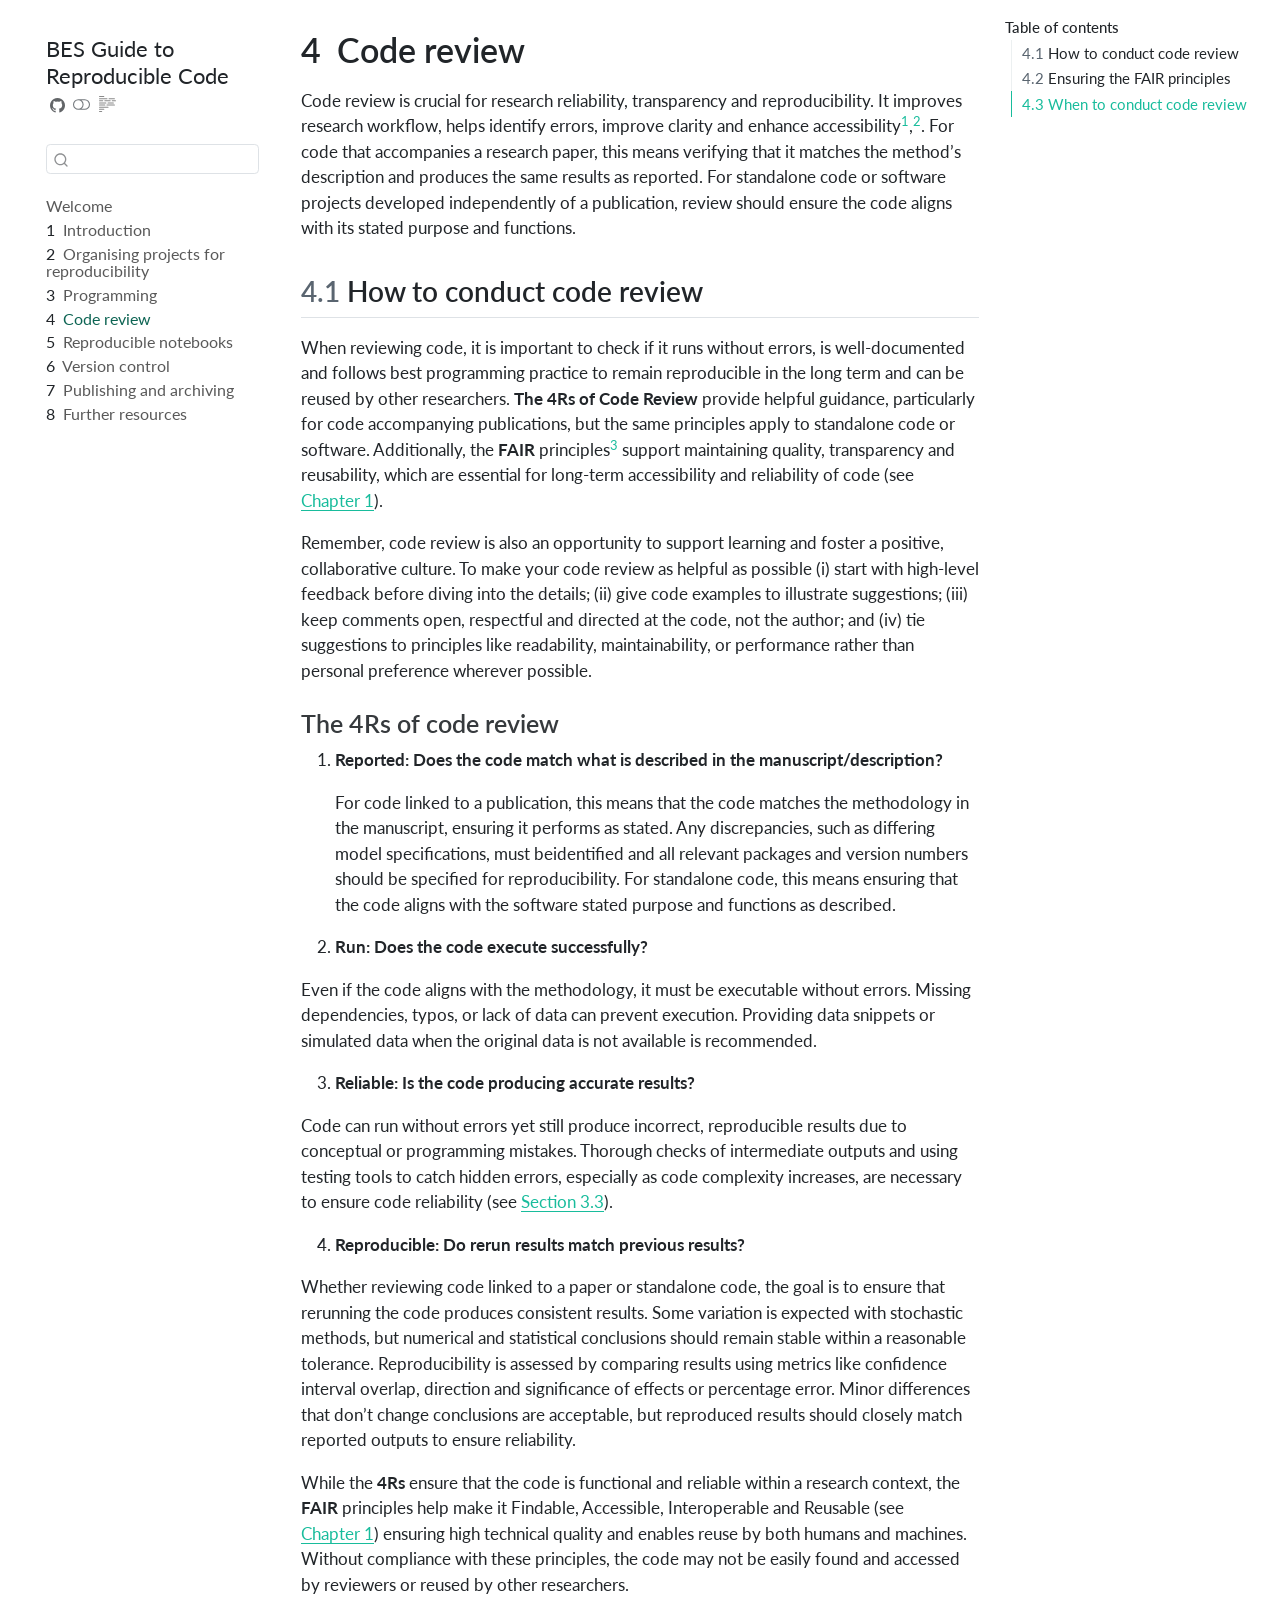
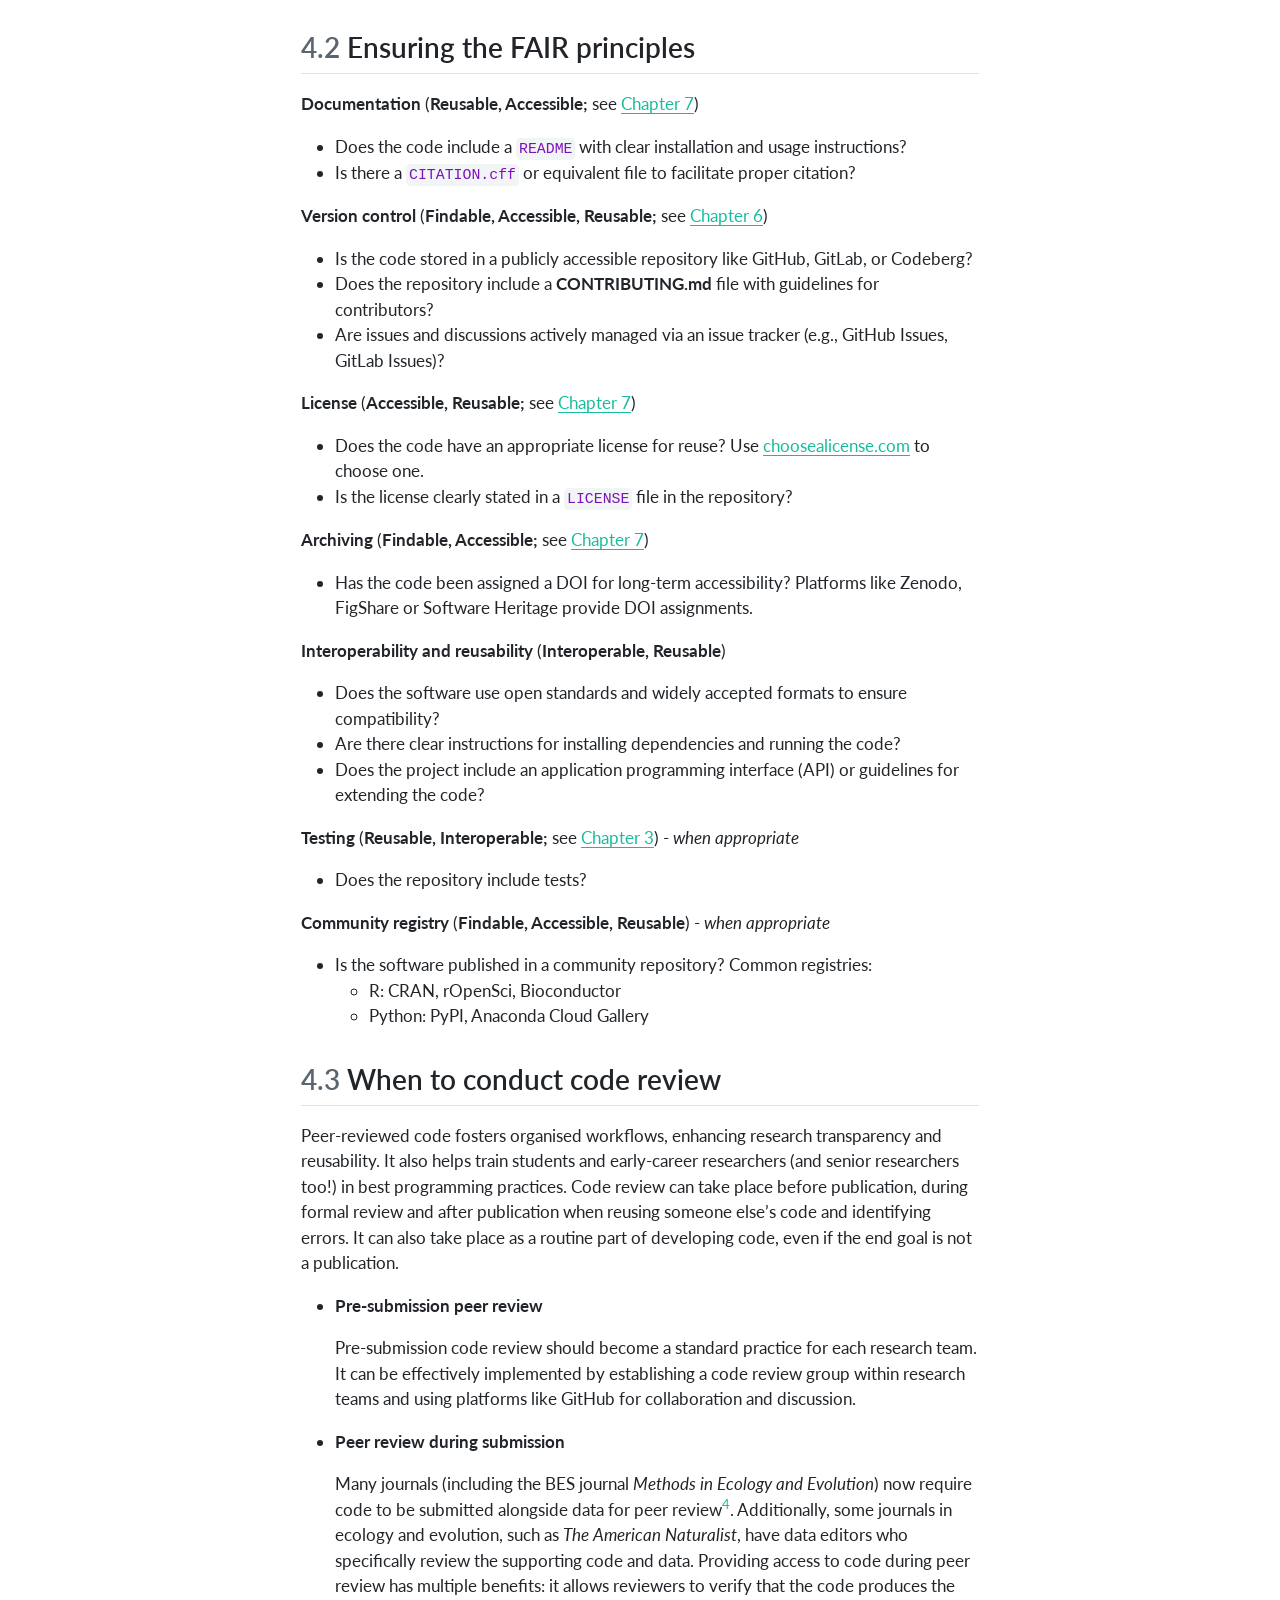
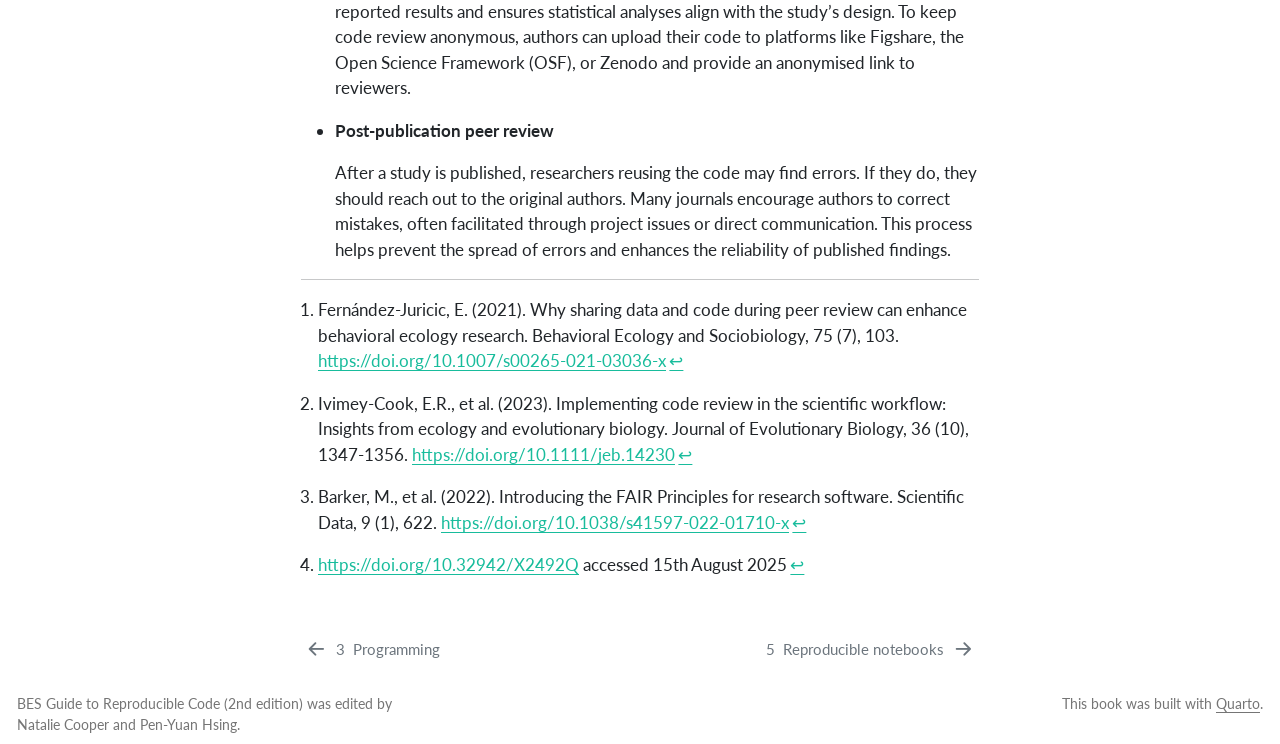
==== commit b562a43f: "Built site for gh-pages" ====
--- a/code-review.html
+++ b/code-review.html
@@ -2,7 +2,7 @@
 <html xmlns="http://www.w3.org/1999/xhtml" lang="en" xml:lang="en"><head>
 
 <meta charset="utf-8">
-<meta name="generator" content="quarto-1.7.31">
+<meta name="generator" content="quarto-1.8.26">
 
 <meta name="viewport" content="width=device-width, initial-scale=1.0, user-scalable=yes">
 
@@ -36,18 +36,19 @@
 <link href="./cover.jpg" rel="icon" type="image/jpeg">
 <script src="site_libs/quarto-html/quarto.js" type="module"></script>
 <script src="site_libs/quarto-html/tabsets/tabsets.js" type="module"></script>
+<script src="site_libs/quarto-html/axe/axe-check.js" type="module"></script>
 <script src="site_libs/quarto-html/popper.min.js"></script>
 <script src="site_libs/quarto-html/tippy.umd.min.js"></script>
 <script src="site_libs/quarto-html/anchor.min.js"></script>
 <link href="site_libs/quarto-html/tippy.css" rel="stylesheet">
-<link href="site_libs/quarto-html/quarto-syntax-highlighting-e1a5c8363afafaef2c763b6775fbf3ca.css" rel="stylesheet" class="quarto-color-scheme" id="quarto-text-highlighting-styles">
-<link href="site_libs/quarto-html/quarto-syntax-highlighting-dark-8ef56b68f8fa1e9d2ba328e99e439f80.css" rel="stylesheet" class="quarto-color-scheme quarto-color-alternate" id="quarto-text-highlighting-styles">
-<link href="site_libs/quarto-html/quarto-syntax-highlighting-e1a5c8363afafaef2c763b6775fbf3ca.css" rel="stylesheet" class="quarto-color-scheme-extra" id="quarto-text-highlighting-styles">
+<link href="site_libs/quarto-html/quarto-syntax-highlighting-587c61ba64f3a5504c4d52d930310e48.css" rel="stylesheet" class="quarto-color-scheme" id="quarto-text-highlighting-styles">
+<link href="site_libs/quarto-html/quarto-syntax-highlighting-dark-b758ccaa5987ceb1b75504551e579abf.css" rel="stylesheet" class="quarto-color-scheme quarto-color-alternate" id="quarto-text-highlighting-styles">
+<link href="site_libs/quarto-html/quarto-syntax-highlighting-587c61ba64f3a5504c4d52d930310e48.css" rel="stylesheet" class="quarto-color-scheme-extra" id="quarto-text-highlighting-styles">
 <script src="site_libs/bootstrap/bootstrap.min.js"></script>
 <link href="site_libs/bootstrap/bootstrap-icons.css" rel="stylesheet">
-<link href="site_libs/bootstrap/bootstrap-93fa5749095c2464a7fe83d2d5aee960.min.css" rel="stylesheet" append-hash="true" class="quarto-color-scheme" id="quarto-bootstrap" data-mode="light">
-<link href="site_libs/bootstrap/bootstrap-dark-cbfe9299f5caab731b93668de05d1c8d.min.css" rel="stylesheet" append-hash="true" class="quarto-color-scheme quarto-color-alternate" id="quarto-bootstrap" data-mode="dark">
-<link href="site_libs/bootstrap/bootstrap-93fa5749095c2464a7fe83d2d5aee960.min.css" rel="stylesheet" append-hash="true" class="quarto-color-scheme-extra" id="quarto-bootstrap" data-mode="light">
+<link href="site_libs/bootstrap/bootstrap-4ff66e45b39d49436fe97d3fe27b9920.min.css" rel="stylesheet" append-hash="true" class="quarto-color-scheme" id="quarto-bootstrap" data-mode="light">
+<link href="site_libs/bootstrap/bootstrap-dark-7e34ecb6a0e7991f0346b0751d4a7c3f.min.css" rel="stylesheet" append-hash="true" class="quarto-color-scheme quarto-color-alternate" id="quarto-bootstrap" data-mode="dark">
+<link href="site_libs/bootstrap/bootstrap-4ff66e45b39d49436fe97d3fe27b9920.min.css" rel="stylesheet" append-hash="true" class="quarto-color-scheme-extra" id="quarto-bootstrap" data-mode="light">
 <script id="quarto-search-options" type="application/json">{
   "location": "sidebar",
   "copy-button": false,
@@ -543,13 +544,14 @@
       e.clearSelection();
     }
     const getTextToCopy = function(trigger) {
-        const codeEl = trigger.previousElementSibling.cloneNode(true);
-        for (const childEl of codeEl.children) {
-          if (isCodeAnnotation(childEl)) {
-            childEl.remove();
-          }
-        }
-        return codeEl.innerText;
+      const outerScaffold = trigger.parentElement.cloneNode(true);
+      const codeEl = outerScaffold.querySelector('code');
+      for (const childEl of codeEl.children) {
+        if (isCodeAnnotation(childEl)) {
+          childEl.remove();
+        }
+      }
+      return codeEl.innerText;
     }
     const clipboard = new window.ClipboardJS('.code-copy-button:not([data-in-quarto-modal])', {
       text: getTextToCopy
--- a/site_libs/quarto-html/quarto-syntax-highlighting-587c61ba64f3a5504c4d52d930310e48.css
+++ b/site_libs/quarto-html/quarto-syntax-highlighting-587c61ba64f3a5504c4d52d930310e48.css
@@ -0,0 +1,236 @@
+/* quarto syntax highlight colors */
+:root {
+  --quarto-hl-ot-color: #003B4F;
+  --quarto-hl-at-color: #657422;
+  --quarto-hl-ss-color: #20794D;
+  --quarto-hl-an-color: #5E5E5E;
+  --quarto-hl-fu-color: #4758AB;
+  --quarto-hl-st-color: #20794D;
+  --quarto-hl-cf-color: #003B4F;
+  --quarto-hl-op-color: #5E5E5E;
+  --quarto-hl-er-color: #AD0000;
+  --quarto-hl-bn-color: #AD0000;
+  --quarto-hl-al-color: #AD0000;
+  --quarto-hl-va-color: #111111;
+  --quarto-hl-bu-color: inherit;
+  --quarto-hl-ex-color: inherit;
+  --quarto-hl-pp-color: #AD0000;
+  --quarto-hl-in-color: #5E5E5E;
+  --quarto-hl-vs-color: #20794D;
+  --quarto-hl-wa-color: #5E5E5E;
+  --quarto-hl-do-color: #5E5E5E;
+  --quarto-hl-im-color: #00769E;
+  --quarto-hl-ch-color: #20794D;
+  --quarto-hl-dt-color: #AD0000;
+  --quarto-hl-fl-color: #AD0000;
+  --quarto-hl-co-color: #5E5E5E;
+  --quarto-hl-cv-color: #5E5E5E;
+  --quarto-hl-cn-color: #8f5902;
+  --quarto-hl-sc-color: #5E5E5E;
+  --quarto-hl-dv-color: #AD0000;
+  --quarto-hl-kw-color: #003B4F;
+}
+
+/* other quarto variables */
+:root {
+  --quarto-font-monospace: SFMono-Regular, Menlo, Monaco, Consolas, "Liberation Mono", "Courier New", monospace;
+}
+
+/* syntax highlight based on Pandoc's rules */
+pre > code.sourceCode > span {
+  color: #003B4F;
+}
+
+code.sourceCode > span {
+  color: #003B4F;
+}
+
+div.sourceCode,
+div.sourceCode pre.sourceCode {
+  color: #003B4F;
+}
+
+/* Normal */
+code span {
+  color: #003B4F;
+}
+
+/* Alert */
+code span.al {
+  color: #AD0000;
+  font-style: inherit;
+}
+
+/* Annotation */
+code span.an {
+  color: #5E5E5E;
+  font-style: inherit;
+}
+
+/* Attribute */
+code span.at {
+  color: #657422;
+  font-style: inherit;
+}
+
+/* BaseN */
+code span.bn {
+  color: #AD0000;
+  font-style: inherit;
+}
+
+/* BuiltIn */
+code span.bu {
+  font-style: inherit;
+}
+
+/* ControlFlow */
+code span.cf {
+  color: #003B4F;
+  font-weight: bold;
+  font-style: inherit;
+}
+
+/* Char */
+code span.ch {
+  color: #20794D;
+  font-style: inherit;
+}
+
+/* Constant */
+code span.cn {
+  color: #8f5902;
+  font-style: inherit;
+}
+
+/* Comment */
+code span.co {
+  color: #5E5E5E;
+  font-style: inherit;
+}
+
+/* CommentVar */
+code span.cv {
+  color: #5E5E5E;
+  font-style: italic;
+}
+
+/* Documentation */
+code span.do {
+  color: #5E5E5E;
+  font-style: italic;
+}
+
+/* DataType */
+code span.dt {
+  color: #AD0000;
+  font-style: inherit;
+}
+
+/* DecVal */
+code span.dv {
+  color: #AD0000;
+  font-style: inherit;
+}
+
+/* Error */
+code span.er {
+  color: #AD0000;
+  font-style: inherit;
+}
+
+/* Extension */
+code span.ex {
+  font-style: inherit;
+}
+
+/* Float */
+code span.fl {
+  color: #AD0000;
+  font-style: inherit;
+}
+
+/* Function */
+code span.fu {
+  color: #4758AB;
+  font-style: inherit;
+}
+
+/* Import */
+code span.im {
+  color: #00769E;
+  font-style: inherit;
+}
+
+/* Information */
+code span.in {
+  color: #5E5E5E;
+  font-style: inherit;
+}
+
+/* Keyword */
+code span.kw {
+  color: #003B4F;
+  font-weight: bold;
+  font-style: inherit;
+}
+
+/* Operator */
+code span.op {
+  color: #5E5E5E;
+  font-style: inherit;
+}
+
+/* Other */
+code span.ot {
+  color: #003B4F;
+  font-style: inherit;
+}
+
+/* Preprocessor */
+code span.pp {
+  color: #AD0000;
+  font-style: inherit;
+}
+
+/* SpecialChar */
+code span.sc {
+  color: #5E5E5E;
+  font-style: inherit;
+}
+
+/* SpecialString */
+code span.ss {
+  color: #20794D;
+  font-style: inherit;
+}
+
+/* String */
+code span.st {
+  color: #20794D;
+  font-style: inherit;
+}
+
+/* Variable */
+code span.va {
+  color: #111111;
+  font-style: inherit;
+}
+
+/* VerbatimString */
+code span.vs {
+  color: #20794D;
+  font-style: inherit;
+}
+
+/* Warning */
+code span.wa {
+  color: #5E5E5E;
+  font-style: italic;
+}
+
+.prevent-inlining {
+  content: "</";
+}
+
+/*# sourceMappingURL=2dce1cc6c82594539e1579de68416b47.css.map */
--- a/site_libs/quarto-html/quarto-syntax-highlighting-dark-b758ccaa5987ceb1b75504551e579abf.css
+++ b/site_libs/quarto-html/quarto-syntax-highlighting-dark-b758ccaa5987ceb1b75504551e579abf.css
@@ -0,0 +1,219 @@
+/* quarto syntax highlight colors */
+:root {
+  --quarto-hl-al-color: #f07178;
+  --quarto-hl-an-color: #d4d0ab;
+  --quarto-hl-at-color: #00e0e0;
+  --quarto-hl-bn-color: #d4d0ab;
+  --quarto-hl-bu-color: #abe338;
+  --quarto-hl-ch-color: #abe338;
+  --quarto-hl-co-color: #f8f8f2;
+  --quarto-hl-cv-color: #ffd700;
+  --quarto-hl-cn-color: #ffd700;
+  --quarto-hl-cf-color: #ffa07a;
+  --quarto-hl-dt-color: #ffa07a;
+  --quarto-hl-dv-color: #d4d0ab;
+  --quarto-hl-do-color: #f8f8f2;
+  --quarto-hl-er-color: #f07178;
+  --quarto-hl-ex-color: #00e0e0;
+  --quarto-hl-fl-color: #d4d0ab;
+  --quarto-hl-fu-color: #ffa07a;
+  --quarto-hl-im-color: #abe338;
+  --quarto-hl-in-color: #d4d0ab;
+  --quarto-hl-kw-color: #ffa07a;
+  --quarto-hl-op-color: #ffa07a;
+  --quarto-hl-ot-color: #00e0e0;
+  --quarto-hl-pp-color: #dcc6e0;
+  --quarto-hl-re-color: #00e0e0;
+  --quarto-hl-sc-color: #abe338;
+  --quarto-hl-ss-color: #abe338;
+  --quarto-hl-st-color: #abe338;
+  --quarto-hl-va-color: #00e0e0;
+  --quarto-hl-vs-color: #abe338;
+  --quarto-hl-wa-color: #dcc6e0;
+}
+
+/* other quarto variables */
+:root {
+  --quarto-font-monospace: SFMono-Regular, Menlo, Monaco, Consolas, "Liberation Mono", "Courier New", monospace;
+}
+
+/* syntax highlight based on Pandoc's rules */
+pre > code.sourceCode > span {
+  color: #f8f8f2;
+}
+
+code.sourceCode > span {
+  color: #f8f8f2;
+}
+
+div.sourceCode,
+div.sourceCode pre.sourceCode {
+  color: #f8f8f2;
+}
+
+/* Normal */
+code span {
+  color: #f8f8f2;
+}
+
+/* Alert */
+code span.al {
+  color: #f07178;
+}
+
+/* Annotation */
+code span.an {
+  color: #d4d0ab;
+}
+
+/* Attribute */
+code span.at {
+  color: #00e0e0;
+}
+
+/* BaseN */
+code span.bn {
+  color: #d4d0ab;
+}
+
+/* BuiltIn */
+code span.bu {
+  color: #abe338;
+}
+
+/* ControlFlow */
+code span.cf {
+  font-weight: bold;
+  color: #ffa07a;
+}
+
+/* Char */
+code span.ch {
+  color: #abe338;
+}
+
+/* Constant */
+code span.cn {
+  color: #ffd700;
+}
+
+/* Comment */
+code span.co {
+  font-style: italic;
+  color: #f8f8f2;
+}
+
+/* CommentVar */
+code span.cv {
+  color: #ffd700;
+}
+
+/* Documentation */
+code span.do {
+  color: #f8f8f2;
+}
+
+/* DataType */
+code span.dt {
+  color: #ffa07a;
+}
+
+/* DecVal */
+code span.dv {
+  color: #d4d0ab;
+}
+
+/* Error */
+code span.er {
+  color: #f07178;
+  text-decoration: underline;
+}
+
+/* Extension */
+code span.ex {
+  font-weight: bold;
+  color: #00e0e0;
+}
+
+/* Float */
+code span.fl {
+  color: #d4d0ab;
+}
+
+/* Function */
+code span.fu {
+  color: #ffa07a;
+}
+
+/* Import */
+code span.im {
+  color: #abe338;
+}
+
+/* Information */
+code span.in {
+  color: #d4d0ab;
+}
+
+/* Keyword */
+code span.kw {
+  font-weight: bold;
+  color: #ffa07a;
+}
+
+/* Operator */
+code span.op {
+  color: #ffa07a;
+}
+
+/* Other */
+code span.ot {
+  color: #00e0e0;
+}
+
+/* Preprocessor */
+code span.pp {
+  color: #dcc6e0;
+}
+
+/* RegionMarker */
+code span.re {
+  background-color: #f8f8f2;
+  color: #00e0e0;
+}
+
+/* SpecialChar */
+code span.sc {
+  color: #abe338;
+}
+
+/* SpecialString */
+code span.ss {
+  color: #abe338;
+}
+
+/* String */
+code span.st {
+  color: #abe338;
+}
+
+/* Variable */
+code span.va {
+  color: #00e0e0;
+}
+
+/* VerbatimString */
+code span.vs {
+  color: #abe338;
+}
+
+/* Warning */
+code span.wa {
+  color: #dcc6e0;
+}
+
+.prevent-inlining {
+  content: "</";
+}
+
+/*# sourceMappingURL=6c091f0476edacc1e88d089996040f32.css.map */
--- a/site_libs/quarto-html/quarto-syntax-highlighting-587c61ba64f3a5504c4d52d930310e48.css
+++ b/site_libs/quarto-html/quarto-syntax-highlighting-587c61ba64f3a5504c4d52d930310e48.css
@@ -0,0 +1,236 @@
+/* quarto syntax highlight colors */
+:root {
+  --quarto-hl-ot-color: #003B4F;
+  --quarto-hl-at-color: #657422;
+  --quarto-hl-ss-color: #20794D;
+  --quarto-hl-an-color: #5E5E5E;
+  --quarto-hl-fu-color: #4758AB;
+  --quarto-hl-st-color: #20794D;
+  --quarto-hl-cf-color: #003B4F;
+  --quarto-hl-op-color: #5E5E5E;
+  --quarto-hl-er-color: #AD0000;
+  --quarto-hl-bn-color: #AD0000;
+  --quarto-hl-al-color: #AD0000;
+  --quarto-hl-va-color: #111111;
+  --quarto-hl-bu-color: inherit;
+  --quarto-hl-ex-color: inherit;
+  --quarto-hl-pp-color: #AD0000;
+  --quarto-hl-in-color: #5E5E5E;
+  --quarto-hl-vs-color: #20794D;
+  --quarto-hl-wa-color: #5E5E5E;
+  --quarto-hl-do-color: #5E5E5E;
+  --quarto-hl-im-color: #00769E;
+  --quarto-hl-ch-color: #20794D;
+  --quarto-hl-dt-color: #AD0000;
+  --quarto-hl-fl-color: #AD0000;
+  --quarto-hl-co-color: #5E5E5E;
+  --quarto-hl-cv-color: #5E5E5E;
+  --quarto-hl-cn-color: #8f5902;
+  --quarto-hl-sc-color: #5E5E5E;
+  --quarto-hl-dv-color: #AD0000;
+  --quarto-hl-kw-color: #003B4F;
+}
+
+/* other quarto variables */
+:root {
+  --quarto-font-monospace: SFMono-Regular, Menlo, Monaco, Consolas, "Liberation Mono", "Courier New", monospace;
+}
+
+/* syntax highlight based on Pandoc's rules */
+pre > code.sourceCode > span {
+  color: #003B4F;
+}
+
+code.sourceCode > span {
+  color: #003B4F;
+}
+
+div.sourceCode,
+div.sourceCode pre.sourceCode {
+  color: #003B4F;
+}
+
+/* Normal */
+code span {
+  color: #003B4F;
+}
+
+/* Alert */
+code span.al {
+  color: #AD0000;
+  font-style: inherit;
+}
+
+/* Annotation */
+code span.an {
+  color: #5E5E5E;
+  font-style: inherit;
+}
+
+/* Attribute */
+code span.at {
+  color: #657422;
+  font-style: inherit;
+}
+
+/* BaseN */
+code span.bn {
+  color: #AD0000;
+  font-style: inherit;
+}
+
+/* BuiltIn */
+code span.bu {
+  font-style: inherit;
+}
+
+/* ControlFlow */
+code span.cf {
+  color: #003B4F;
+  font-weight: bold;
+  font-style: inherit;
+}
+
+/* Char */
+code span.ch {
+  color: #20794D;
+  font-style: inherit;
+}
+
+/* Constant */
+code span.cn {
+  color: #8f5902;
+  font-style: inherit;
+}
+
+/* Comment */
+code span.co {
+  color: #5E5E5E;
+  font-style: inherit;
+}
+
+/* CommentVar */
+code span.cv {
+  color: #5E5E5E;
+  font-style: italic;
+}
+
+/* Documentation */
+code span.do {
+  color: #5E5E5E;
+  font-style: italic;
+}
+
+/* DataType */
+code span.dt {
+  color: #AD0000;
+  font-style: inherit;
+}
+
+/* DecVal */
+code span.dv {
+  color: #AD0000;
+  font-style: inherit;
+}
+
+/* Error */
+code span.er {
+  color: #AD0000;
+  font-style: inherit;
+}
+
+/* Extension */
+code span.ex {
+  font-style: inherit;
+}
+
+/* Float */
+code span.fl {
+  color: #AD0000;
+  font-style: inherit;
+}
+
+/* Function */
+code span.fu {
+  color: #4758AB;
+  font-style: inherit;
+}
+
+/* Import */
+code span.im {
+  color: #00769E;
+  font-style: inherit;
+}
+
+/* Information */
+code span.in {
+  color: #5E5E5E;
+  font-style: inherit;
+}
+
+/* Keyword */
+code span.kw {
+  color: #003B4F;
+  font-weight: bold;
+  font-style: inherit;
+}
+
+/* Operator */
+code span.op {
+  color: #5E5E5E;
+  font-style: inherit;
+}
+
+/* Other */
+code span.ot {
+  color: #003B4F;
+  font-style: inherit;
+}
+
+/* Preprocessor */
+code span.pp {
+  color: #AD0000;
+  font-style: inherit;
+}
+
+/* SpecialChar */
+code span.sc {
+  color: #5E5E5E;
+  font-style: inherit;
+}
+
+/* SpecialString */
+code span.ss {
+  color: #20794D;
+  font-style: inherit;
+}
+
+/* String */
+code span.st {
+  color: #20794D;
+  font-style: inherit;
+}
+
+/* Variable */
+code span.va {
+  color: #111111;
+  font-style: inherit;
+}
+
+/* VerbatimString */
+code span.vs {
+  color: #20794D;
+  font-style: inherit;
+}
+
+/* Warning */
+code span.wa {
+  color: #5E5E5E;
+  font-style: italic;
+}
+
+.prevent-inlining {
+  content: "</";
+}
+
+/*# sourceMappingURL=2dce1cc6c82594539e1579de68416b47.css.map */
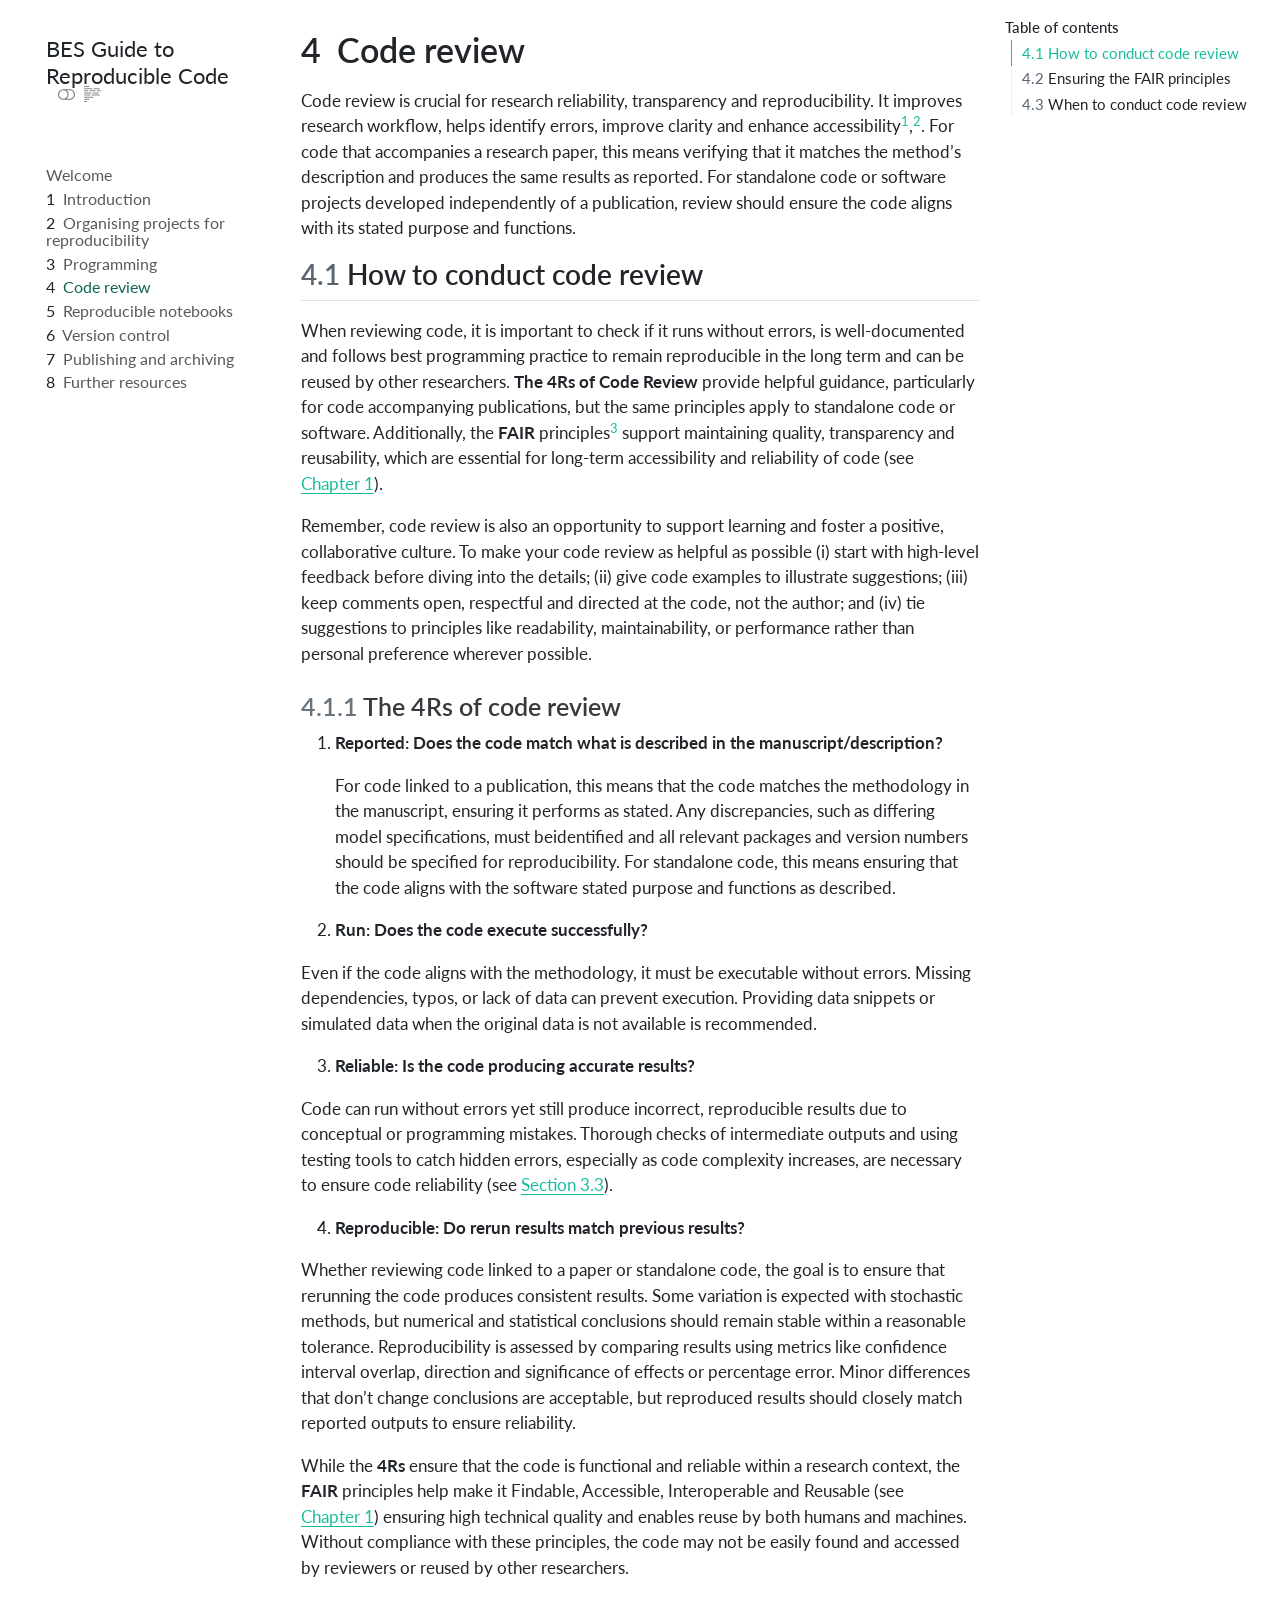
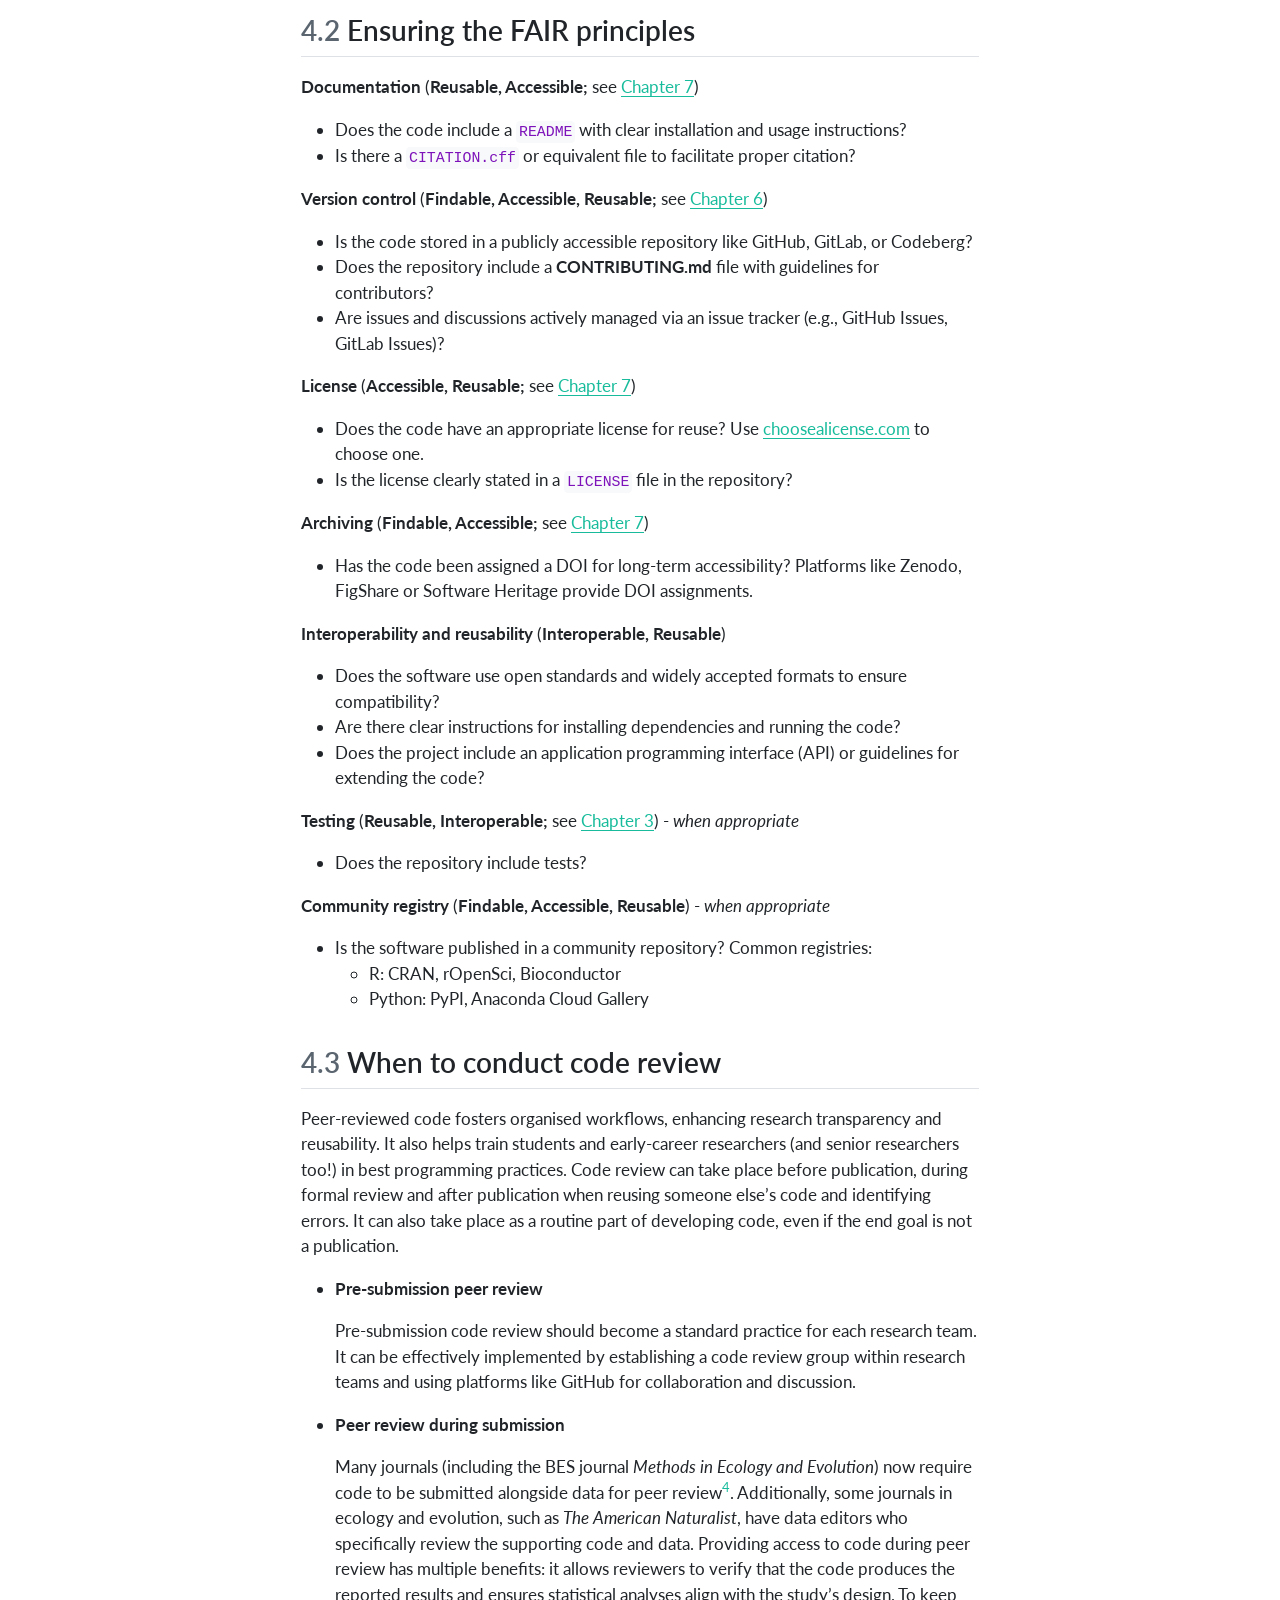
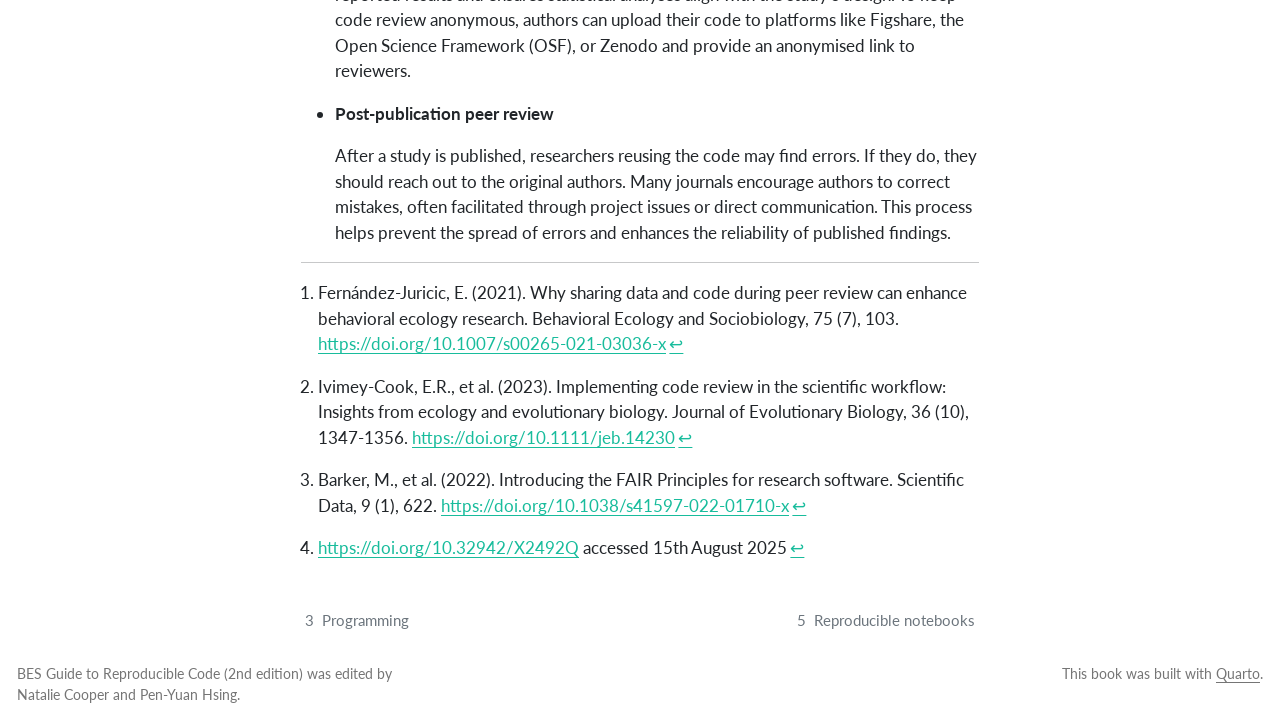
==== commit 27ca04dc: "Built site for gh-pages" ====
--- a/code-review.html
+++ b/code-review.html
@@ -2,7 +2,7 @@
 <html xmlns="http://www.w3.org/1999/xhtml" lang="en" xml:lang="en"><head>
 
 <meta charset="utf-8">
-<meta name="generator" content="quarto-1.8.26">
+<meta name="generator" content="quarto-1.7.31">
 
 <meta name="viewport" content="width=device-width, initial-scale=1.0, user-scalable=yes">
 
@@ -36,19 +36,18 @@
 <link href="./cover.jpg" rel="icon" type="image/jpeg">
 <script src="site_libs/quarto-html/quarto.js" type="module"></script>
 <script src="site_libs/quarto-html/tabsets/tabsets.js" type="module"></script>
-<script src="site_libs/quarto-html/axe/axe-check.js" type="module"></script>
 <script src="site_libs/quarto-html/popper.min.js"></script>
 <script src="site_libs/quarto-html/tippy.umd.min.js"></script>
 <script src="site_libs/quarto-html/anchor.min.js"></script>
 <link href="site_libs/quarto-html/tippy.css" rel="stylesheet">
-<link href="site_libs/quarto-html/quarto-syntax-highlighting-587c61ba64f3a5504c4d52d930310e48.css" rel="stylesheet" class="quarto-color-scheme" id="quarto-text-highlighting-styles">
-<link href="site_libs/quarto-html/quarto-syntax-highlighting-dark-b758ccaa5987ceb1b75504551e579abf.css" rel="stylesheet" class="quarto-color-scheme quarto-color-alternate" id="quarto-text-highlighting-styles">
-<link href="site_libs/quarto-html/quarto-syntax-highlighting-587c61ba64f3a5504c4d52d930310e48.css" rel="stylesheet" class="quarto-color-scheme-extra" id="quarto-text-highlighting-styles">
+<link href="site_libs/quarto-html/quarto-syntax-highlighting-e1a5c8363afafaef2c763b6775fbf3ca.css" rel="stylesheet" class="quarto-color-scheme" id="quarto-text-highlighting-styles">
+<link href="site_libs/quarto-html/quarto-syntax-highlighting-dark-8ef56b68f8fa1e9d2ba328e99e439f80.css" rel="stylesheet" class="quarto-color-scheme quarto-color-alternate" id="quarto-text-highlighting-styles">
+<link href="site_libs/quarto-html/quarto-syntax-highlighting-e1a5c8363afafaef2c763b6775fbf3ca.css" rel="stylesheet" class="quarto-color-scheme-extra" id="quarto-text-highlighting-styles">
 <script src="site_libs/bootstrap/bootstrap.min.js"></script>
 <link href="site_libs/bootstrap/bootstrap-icons.css" rel="stylesheet">
-<link href="site_libs/bootstrap/bootstrap-4ff66e45b39d49436fe97d3fe27b9920.min.css" rel="stylesheet" append-hash="true" class="quarto-color-scheme" id="quarto-bootstrap" data-mode="light">
-<link href="site_libs/bootstrap/bootstrap-dark-7e34ecb6a0e7991f0346b0751d4a7c3f.min.css" rel="stylesheet" append-hash="true" class="quarto-color-scheme quarto-color-alternate" id="quarto-bootstrap" data-mode="dark">
-<link href="site_libs/bootstrap/bootstrap-4ff66e45b39d49436fe97d3fe27b9920.min.css" rel="stylesheet" append-hash="true" class="quarto-color-scheme-extra" id="quarto-bootstrap" data-mode="light">
+<link href="site_libs/bootstrap/bootstrap-93fa5749095c2464a7fe83d2d5aee960.min.css" rel="stylesheet" append-hash="true" class="quarto-color-scheme" id="quarto-bootstrap" data-mode="light">
+<link href="site_libs/bootstrap/bootstrap-dark-cbfe9299f5caab731b93668de05d1c8d.min.css" rel="stylesheet" append-hash="true" class="quarto-color-scheme quarto-color-alternate" id="quarto-bootstrap" data-mode="dark">
+<link href="site_libs/bootstrap/bootstrap-93fa5749095c2464a7fe83d2d5aee960.min.css" rel="stylesheet" append-hash="true" class="quarto-color-scheme-extra" id="quarto-bootstrap" data-mode="light">
 <script id="quarto-search-options" type="application/json">{
   "location": "sidebar",
   "copy-button": false,
@@ -360,7 +359,7 @@
   <ul>
   <li><a href="#how-to-conduct-code-review" id="toc-how-to-conduct-code-review" class="nav-link active" data-scroll-target="#how-to-conduct-code-review"><span class="header-section-number">4.1</span> How to conduct code review</a>
   <ul class="collapse">
-  <li><a href="#the-4rs-of-code-review" id="toc-the-4rs-of-code-review" class="nav-link" data-scroll-target="#the-4rs-of-code-review">The 4Rs of code review</a></li>
+  <li><a href="#the-4rs-of-code-review" id="toc-the-4rs-of-code-review" class="nav-link" data-scroll-target="#the-4rs-of-code-review"><span class="header-section-number">4.1.1</span> The 4Rs of code review</a></li>
   </ul></li>
   <li><a href="#ensuring-the-fair-principles" id="toc-ensuring-the-fair-principles" class="nav-link" data-scroll-target="#ensuring-the-fair-principles"><span class="header-section-number">4.2</span> Ensuring the FAIR principles</a></li>
   <li><a href="#when-to-conduct-code-review" id="toc-when-to-conduct-code-review" class="nav-link" data-scroll-target="#when-to-conduct-code-review"><span class="header-section-number">4.3</span> When to conduct code review</a></li>
@@ -395,8 +394,8 @@
 <h2 data-number="4.1" class="anchored" data-anchor-id="how-to-conduct-code-review"><span class="header-section-number">4.1</span> How to conduct code review</h2>
 <p>When reviewing code, it is important to check if it runs without errors, is well-documented and follows best programming practice to remain reproducible in the long term and can be reused by other researchers. <strong>The</strong> <strong>4Rs of Code Review</strong> provide helpful guidance, particularly for code accompanying publications, but the same principles apply to standalone code or software. Additionally, the <strong>FAIR</strong> principles<a href="#fn3" class="footnote-ref" id="fnref3" role="doc-noteref"><sup>3</sup></a> support maintaining quality, transparency and reusability, which are essential for long-term accessibility and reliability of code (see <a href="intro.html" class="quarto-xref"><span>Chapter 1</span></a>).</p>
 <p>Remember, code review is also an opportunity to support learning and foster a positive, collaborative culture. To make your code review as helpful as possible (i) start with high-level feedback before diving into the details; (ii) give code examples to illustrate suggestions; (iii) keep comments open, respectful and directed at the code, not the author; and (iv) tie suggestions to principles like readability, maintainability, or performance rather than personal preference wherever possible.</p>
-<section id="the-4rs-of-code-review" class="level3">
-<h3 class="anchored" data-anchor-id="the-4rs-of-code-review">The 4Rs of code review</h3>
+<section id="the-4rs-of-code-review" class="level3" data-number="4.1.1">
+<h3 data-number="4.1.1" class="anchored" data-anchor-id="the-4rs-of-code-review"><span class="header-section-number">4.1.1</span> The 4Rs of code review</h3>
 <ol type="1">
 <li><p><strong>Reported: Does the code match what is described in the manuscript/description?</strong></p>
 <p>For code linked to a publication, this means that the code matches the methodology in the manuscript, ensuring it performs as stated. Any discrepancies, such as differing model specifications, must beidentified and all relevant packages and version numbers should be specified for reproducibility. For standalone code, this means ensuring that the code aligns with the software stated purpose and functions as described.</p></li>
@@ -544,14 +543,13 @@
       e.clearSelection();
     }
     const getTextToCopy = function(trigger) {
-      const outerScaffold = trigger.parentElement.cloneNode(true);
-      const codeEl = outerScaffold.querySelector('code');
-      for (const childEl of codeEl.children) {
-        if (isCodeAnnotation(childEl)) {
-          childEl.remove();
-        }
-      }
-      return codeEl.innerText;
+        const codeEl = trigger.previousElementSibling.cloneNode(true);
+        for (const childEl of codeEl.children) {
+          if (isCodeAnnotation(childEl)) {
+            childEl.remove();
+          }
+        }
+        return codeEl.innerText;
     }
     const clipboard = new window.ClipboardJS('.code-copy-button:not([data-in-quarto-modal])', {
       text: getTextToCopy
--- a/site_libs/quarto-html/quarto-syntax-highlighting-e1a5c8363afafaef2c763b6775fbf3ca.css
+++ b/site_libs/quarto-html/quarto-syntax-highlighting-e1a5c8363afafaef2c763b6775fbf3ca.css
@@ -0,0 +1,236 @@
+/* quarto syntax highlight colors */
+:root {
+  --quarto-hl-ot-color: #003B4F;
+  --quarto-hl-at-color: #657422;
+  --quarto-hl-ss-color: #20794D;
+  --quarto-hl-an-color: #5E5E5E;
+  --quarto-hl-fu-color: #4758AB;
+  --quarto-hl-st-color: #20794D;
+  --quarto-hl-cf-color: #003B4F;
+  --quarto-hl-op-color: #5E5E5E;
+  --quarto-hl-er-color: #AD0000;
+  --quarto-hl-bn-color: #AD0000;
+  --quarto-hl-al-color: #AD0000;
+  --quarto-hl-va-color: #111111;
+  --quarto-hl-bu-color: inherit;
+  --quarto-hl-ex-color: inherit;
+  --quarto-hl-pp-color: #AD0000;
+  --quarto-hl-in-color: #5E5E5E;
+  --quarto-hl-vs-color: #20794D;
+  --quarto-hl-wa-color: #5E5E5E;
+  --quarto-hl-do-color: #5E5E5E;
+  --quarto-hl-im-color: #00769E;
+  --quarto-hl-ch-color: #20794D;
+  --quarto-hl-dt-color: #AD0000;
+  --quarto-hl-fl-color: #AD0000;
+  --quarto-hl-co-color: #5E5E5E;
+  --quarto-hl-cv-color: #5E5E5E;
+  --quarto-hl-cn-color: #8f5902;
+  --quarto-hl-sc-color: #5E5E5E;
+  --quarto-hl-dv-color: #AD0000;
+  --quarto-hl-kw-color: #003B4F;
+}
+
+/* other quarto variables */
+:root {
+  --quarto-font-monospace: SFMono-Regular, Menlo, Monaco, Consolas, "Liberation Mono", "Courier New", monospace;
+}
+
+/* syntax highlight based on Pandoc's rules */
+pre > code.sourceCode > span {
+  color: #003B4F;
+}
+
+code.sourceCode > span {
+  color: #003B4F;
+}
+
+div.sourceCode,
+div.sourceCode pre.sourceCode {
+  color: #003B4F;
+}
+
+/* Normal */
+code span {
+  color: #003B4F;
+}
+
+/* Alert */
+code span.al {
+  color: #AD0000;
+  font-style: inherit;
+}
+
+/* Annotation */
+code span.an {
+  color: #5E5E5E;
+  font-style: inherit;
+}
+
+/* Attribute */
+code span.at {
+  color: #657422;
+  font-style: inherit;
+}
+
+/* BaseN */
+code span.bn {
+  color: #AD0000;
+  font-style: inherit;
+}
+
+/* BuiltIn */
+code span.bu {
+  font-style: inherit;
+}
+
+/* ControlFlow */
+code span.cf {
+  color: #003B4F;
+  font-weight: bold;
+  font-style: inherit;
+}
+
+/* Char */
+code span.ch {
+  color: #20794D;
+  font-style: inherit;
+}
+
+/* Constant */
+code span.cn {
+  color: #8f5902;
+  font-style: inherit;
+}
+
+/* Comment */
+code span.co {
+  color: #5E5E5E;
+  font-style: inherit;
+}
+
+/* CommentVar */
+code span.cv {
+  color: #5E5E5E;
+  font-style: italic;
+}
+
+/* Documentation */
+code span.do {
+  color: #5E5E5E;
+  font-style: italic;
+}
+
+/* DataType */
+code span.dt {
+  color: #AD0000;
+  font-style: inherit;
+}
+
+/* DecVal */
+code span.dv {
+  color: #AD0000;
+  font-style: inherit;
+}
+
+/* Error */
+code span.er {
+  color: #AD0000;
+  font-style: inherit;
+}
+
+/* Extension */
+code span.ex {
+  font-style: inherit;
+}
+
+/* Float */
+code span.fl {
+  color: #AD0000;
+  font-style: inherit;
+}
+
+/* Function */
+code span.fu {
+  color: #4758AB;
+  font-style: inherit;
+}
+
+/* Import */
+code span.im {
+  color: #00769E;
+  font-style: inherit;
+}
+
+/* Information */
+code span.in {
+  color: #5E5E5E;
+  font-style: inherit;
+}
+
+/* Keyword */
+code span.kw {
+  color: #003B4F;
+  font-weight: bold;
+  font-style: inherit;
+}
+
+/* Operator */
+code span.op {
+  color: #5E5E5E;
+  font-style: inherit;
+}
+
+/* Other */
+code span.ot {
+  color: #003B4F;
+  font-style: inherit;
+}
+
+/* Preprocessor */
+code span.pp {
+  color: #AD0000;
+  font-style: inherit;
+}
+
+/* SpecialChar */
+code span.sc {
+  color: #5E5E5E;
+  font-style: inherit;
+}
+
+/* SpecialString */
+code span.ss {
+  color: #20794D;
+  font-style: inherit;
+}
+
+/* String */
+code span.st {
+  color: #20794D;
+  font-style: inherit;
+}
+
+/* Variable */
+code span.va {
+  color: #111111;
+  font-style: inherit;
+}
+
+/* VerbatimString */
+code span.vs {
+  color: #20794D;
+  font-style: inherit;
+}
+
+/* Warning */
+code span.wa {
+  color: #5E5E5E;
+  font-style: italic;
+}
+
+.prevent-inlining {
+  content: "</";
+}
+
+/*# sourceMappingURL=c735b2cac6c846c1abc72f5ce1520814.css.map */
--- a/site_libs/quarto-html/quarto-syntax-highlighting-dark-8ef56b68f8fa1e9d2ba328e99e439f80.css
+++ b/site_libs/quarto-html/quarto-syntax-highlighting-dark-8ef56b68f8fa1e9d2ba328e99e439f80.css
@@ -0,0 +1,219 @@
+/* quarto syntax highlight colors */
+:root {
+  --quarto-hl-al-color: #f07178;
+  --quarto-hl-an-color: #d4d0ab;
+  --quarto-hl-at-color: #00e0e0;
+  --quarto-hl-bn-color: #d4d0ab;
+  --quarto-hl-bu-color: #abe338;
+  --quarto-hl-ch-color: #abe338;
+  --quarto-hl-co-color: #f8f8f2;
+  --quarto-hl-cv-color: #ffd700;
+  --quarto-hl-cn-color: #ffd700;
+  --quarto-hl-cf-color: #ffa07a;
+  --quarto-hl-dt-color: #ffa07a;
+  --quarto-hl-dv-color: #d4d0ab;
+  --quarto-hl-do-color: #f8f8f2;
+  --quarto-hl-er-color: #f07178;
+  --quarto-hl-ex-color: #00e0e0;
+  --quarto-hl-fl-color: #d4d0ab;
+  --quarto-hl-fu-color: #ffa07a;
+  --quarto-hl-im-color: #abe338;
+  --quarto-hl-in-color: #d4d0ab;
+  --quarto-hl-kw-color: #ffa07a;
+  --quarto-hl-op-color: #ffa07a;
+  --quarto-hl-ot-color: #00e0e0;
+  --quarto-hl-pp-color: #dcc6e0;
+  --quarto-hl-re-color: #00e0e0;
+  --quarto-hl-sc-color: #abe338;
+  --quarto-hl-ss-color: #abe338;
+  --quarto-hl-st-color: #abe338;
+  --quarto-hl-va-color: #00e0e0;
+  --quarto-hl-vs-color: #abe338;
+  --quarto-hl-wa-color: #dcc6e0;
+}
+
+/* other quarto variables */
+:root {
+  --quarto-font-monospace: SFMono-Regular, Menlo, Monaco, Consolas, "Liberation Mono", "Courier New", monospace;
+}
+
+/* syntax highlight based on Pandoc's rules */
+pre > code.sourceCode > span {
+  color: #f8f8f2;
+}
+
+code.sourceCode > span {
+  color: #f8f8f2;
+}
+
+div.sourceCode,
+div.sourceCode pre.sourceCode {
+  color: #f8f8f2;
+}
+
+/* Normal */
+code span {
+  color: #f8f8f2;
+}
+
+/* Alert */
+code span.al {
+  color: #f07178;
+}
+
+/* Annotation */
+code span.an {
+  color: #d4d0ab;
+}
+
+/* Attribute */
+code span.at {
+  color: #00e0e0;
+}
+
+/* BaseN */
+code span.bn {
+  color: #d4d0ab;
+}
+
+/* BuiltIn */
+code span.bu {
+  color: #abe338;
+}
+
+/* ControlFlow */
+code span.cf {
+  font-weight: bold;
+  color: #ffa07a;
+}
+
+/* Char */
+code span.ch {
+  color: #abe338;
+}
+
+/* Constant */
+code span.cn {
+  color: #ffd700;
+}
+
+/* Comment */
+code span.co {
+  font-style: italic;
+  color: #f8f8f2;
+}
+
+/* CommentVar */
+code span.cv {
+  color: #ffd700;
+}
+
+/* Documentation */
+code span.do {
+  color: #f8f8f2;
+}
+
+/* DataType */
+code span.dt {
+  color: #ffa07a;
+}
+
+/* DecVal */
+code span.dv {
+  color: #d4d0ab;
+}
+
+/* Error */
+code span.er {
+  color: #f07178;
+  text-decoration: underline;
+}
+
+/* Extension */
+code span.ex {
+  font-weight: bold;
+  color: #00e0e0;
+}
+
+/* Float */
+code span.fl {
+  color: #d4d0ab;
+}
+
+/* Function */
+code span.fu {
+  color: #ffa07a;
+}
+
+/* Import */
+code span.im {
+  color: #abe338;
+}
+
+/* Information */
+code span.in {
+  color: #d4d0ab;
+}
+
+/* Keyword */
+code span.kw {
+  font-weight: bold;
+  color: #ffa07a;
+}
+
+/* Operator */
+code span.op {
+  color: #ffa07a;
+}
+
+/* Other */
+code span.ot {
+  color: #00e0e0;
+}
+
+/* Preprocessor */
+code span.pp {
+  color: #dcc6e0;
+}
+
+/* RegionMarker */
+code span.re {
+  background-color: #f8f8f2;
+  color: #00e0e0;
+}
+
+/* SpecialChar */
+code span.sc {
+  color: #abe338;
+}
+
+/* SpecialString */
+code span.ss {
+  color: #abe338;
+}
+
+/* String */
+code span.st {
+  color: #abe338;
+}
+
+/* Variable */
+code span.va {
+  color: #00e0e0;
+}
+
+/* VerbatimString */
+code span.vs {
+  color: #abe338;
+}
+
+/* Warning */
+code span.wa {
+  color: #dcc6e0;
+}
+
+.prevent-inlining {
+  content: "</";
+}
+
+/*# sourceMappingURL=cf5278f7cea5512246cb3b41cb474b3b.css.map */
--- a/site_libs/quarto-html/quarto-syntax-highlighting-e1a5c8363afafaef2c763b6775fbf3ca.css
+++ b/site_libs/quarto-html/quarto-syntax-highlighting-e1a5c8363afafaef2c763b6775fbf3ca.css
@@ -0,0 +1,236 @@
+/* quarto syntax highlight colors */
+:root {
+  --quarto-hl-ot-color: #003B4F;
+  --quarto-hl-at-color: #657422;
+  --quarto-hl-ss-color: #20794D;
+  --quarto-hl-an-color: #5E5E5E;
+  --quarto-hl-fu-color: #4758AB;
+  --quarto-hl-st-color: #20794D;
+  --quarto-hl-cf-color: #003B4F;
+  --quarto-hl-op-color: #5E5E5E;
+  --quarto-hl-er-color: #AD0000;
+  --quarto-hl-bn-color: #AD0000;
+  --quarto-hl-al-color: #AD0000;
+  --quarto-hl-va-color: #111111;
+  --quarto-hl-bu-color: inherit;
+  --quarto-hl-ex-color: inherit;
+  --quarto-hl-pp-color: #AD0000;
+  --quarto-hl-in-color: #5E5E5E;
+  --quarto-hl-vs-color: #20794D;
+  --quarto-hl-wa-color: #5E5E5E;
+  --quarto-hl-do-color: #5E5E5E;
+  --quarto-hl-im-color: #00769E;
+  --quarto-hl-ch-color: #20794D;
+  --quarto-hl-dt-color: #AD0000;
+  --quarto-hl-fl-color: #AD0000;
+  --quarto-hl-co-color: #5E5E5E;
+  --quarto-hl-cv-color: #5E5E5E;
+  --quarto-hl-cn-color: #8f5902;
+  --quarto-hl-sc-color: #5E5E5E;
+  --quarto-hl-dv-color: #AD0000;
+  --quarto-hl-kw-color: #003B4F;
+}
+
+/* other quarto variables */
+:root {
+  --quarto-font-monospace: SFMono-Regular, Menlo, Monaco, Consolas, "Liberation Mono", "Courier New", monospace;
+}
+
+/* syntax highlight based on Pandoc's rules */
+pre > code.sourceCode > span {
+  color: #003B4F;
+}
+
+code.sourceCode > span {
+  color: #003B4F;
+}
+
+div.sourceCode,
+div.sourceCode pre.sourceCode {
+  color: #003B4F;
+}
+
+/* Normal */
+code span {
+  color: #003B4F;
+}
+
+/* Alert */
+code span.al {
+  color: #AD0000;
+  font-style: inherit;
+}
+
+/* Annotation */
+code span.an {
+  color: #5E5E5E;
+  font-style: inherit;
+}
+
+/* Attribute */
+code span.at {
+  color: #657422;
+  font-style: inherit;
+}
+
+/* BaseN */
+code span.bn {
+  color: #AD0000;
+  font-style: inherit;
+}
+
+/* BuiltIn */
+code span.bu {
+  font-style: inherit;
+}
+
+/* ControlFlow */
+code span.cf {
+  color: #003B4F;
+  font-weight: bold;
+  font-style: inherit;
+}
+
+/* Char */
+code span.ch {
+  color: #20794D;
+  font-style: inherit;
+}
+
+/* Constant */
+code span.cn {
+  color: #8f5902;
+  font-style: inherit;
+}
+
+/* Comment */
+code span.co {
+  color: #5E5E5E;
+  font-style: inherit;
+}
+
+/* CommentVar */
+code span.cv {
+  color: #5E5E5E;
+  font-style: italic;
+}
+
+/* Documentation */
+code span.do {
+  color: #5E5E5E;
+  font-style: italic;
+}
+
+/* DataType */
+code span.dt {
+  color: #AD0000;
+  font-style: inherit;
+}
+
+/* DecVal */
+code span.dv {
+  color: #AD0000;
+  font-style: inherit;
+}
+
+/* Error */
+code span.er {
+  color: #AD0000;
+  font-style: inherit;
+}
+
+/* Extension */
+code span.ex {
+  font-style: inherit;
+}
+
+/* Float */
+code span.fl {
+  color: #AD0000;
+  font-style: inherit;
+}
+
+/* Function */
+code span.fu {
+  color: #4758AB;
+  font-style: inherit;
+}
+
+/* Import */
+code span.im {
+  color: #00769E;
+  font-style: inherit;
+}
+
+/* Information */
+code span.in {
+  color: #5E5E5E;
+  font-style: inherit;
+}
+
+/* Keyword */
+code span.kw {
+  color: #003B4F;
+  font-weight: bold;
+  font-style: inherit;
+}
+
+/* Operator */
+code span.op {
+  color: #5E5E5E;
+  font-style: inherit;
+}
+
+/* Other */
+code span.ot {
+  color: #003B4F;
+  font-style: inherit;
+}
+
+/* Preprocessor */
+code span.pp {
+  color: #AD0000;
+  font-style: inherit;
+}
+
+/* SpecialChar */
+code span.sc {
+  color: #5E5E5E;
+  font-style: inherit;
+}
+
+/* SpecialString */
+code span.ss {
+  color: #20794D;
+  font-style: inherit;
+}
+
+/* String */
+code span.st {
+  color: #20794D;
+  font-style: inherit;
+}
+
+/* Variable */
+code span.va {
+  color: #111111;
+  font-style: inherit;
+}
+
+/* VerbatimString */
+code span.vs {
+  color: #20794D;
+  font-style: inherit;
+}
+
+/* Warning */
+code span.wa {
+  color: #5E5E5E;
+  font-style: italic;
+}
+
+.prevent-inlining {
+  content: "</";
+}
+
+/*# sourceMappingURL=c735b2cac6c846c1abc72f5ce1520814.css.map */
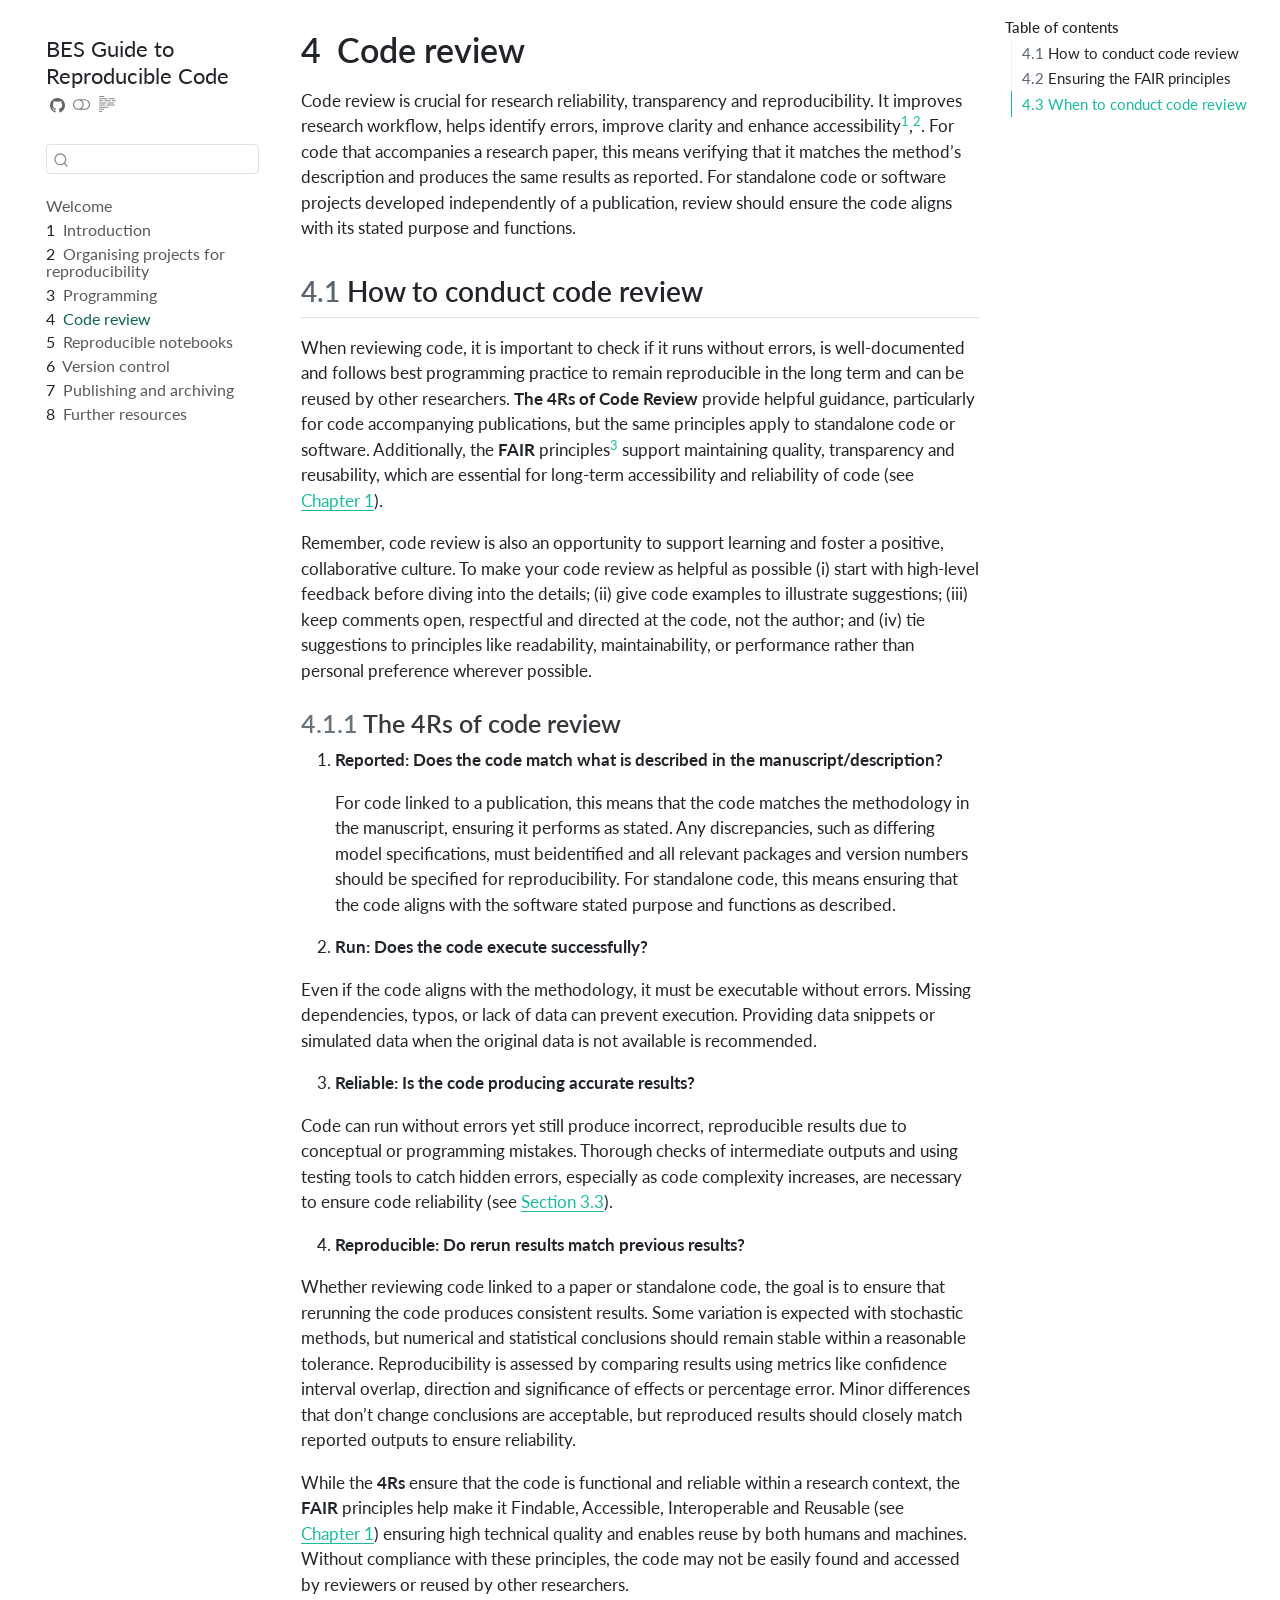
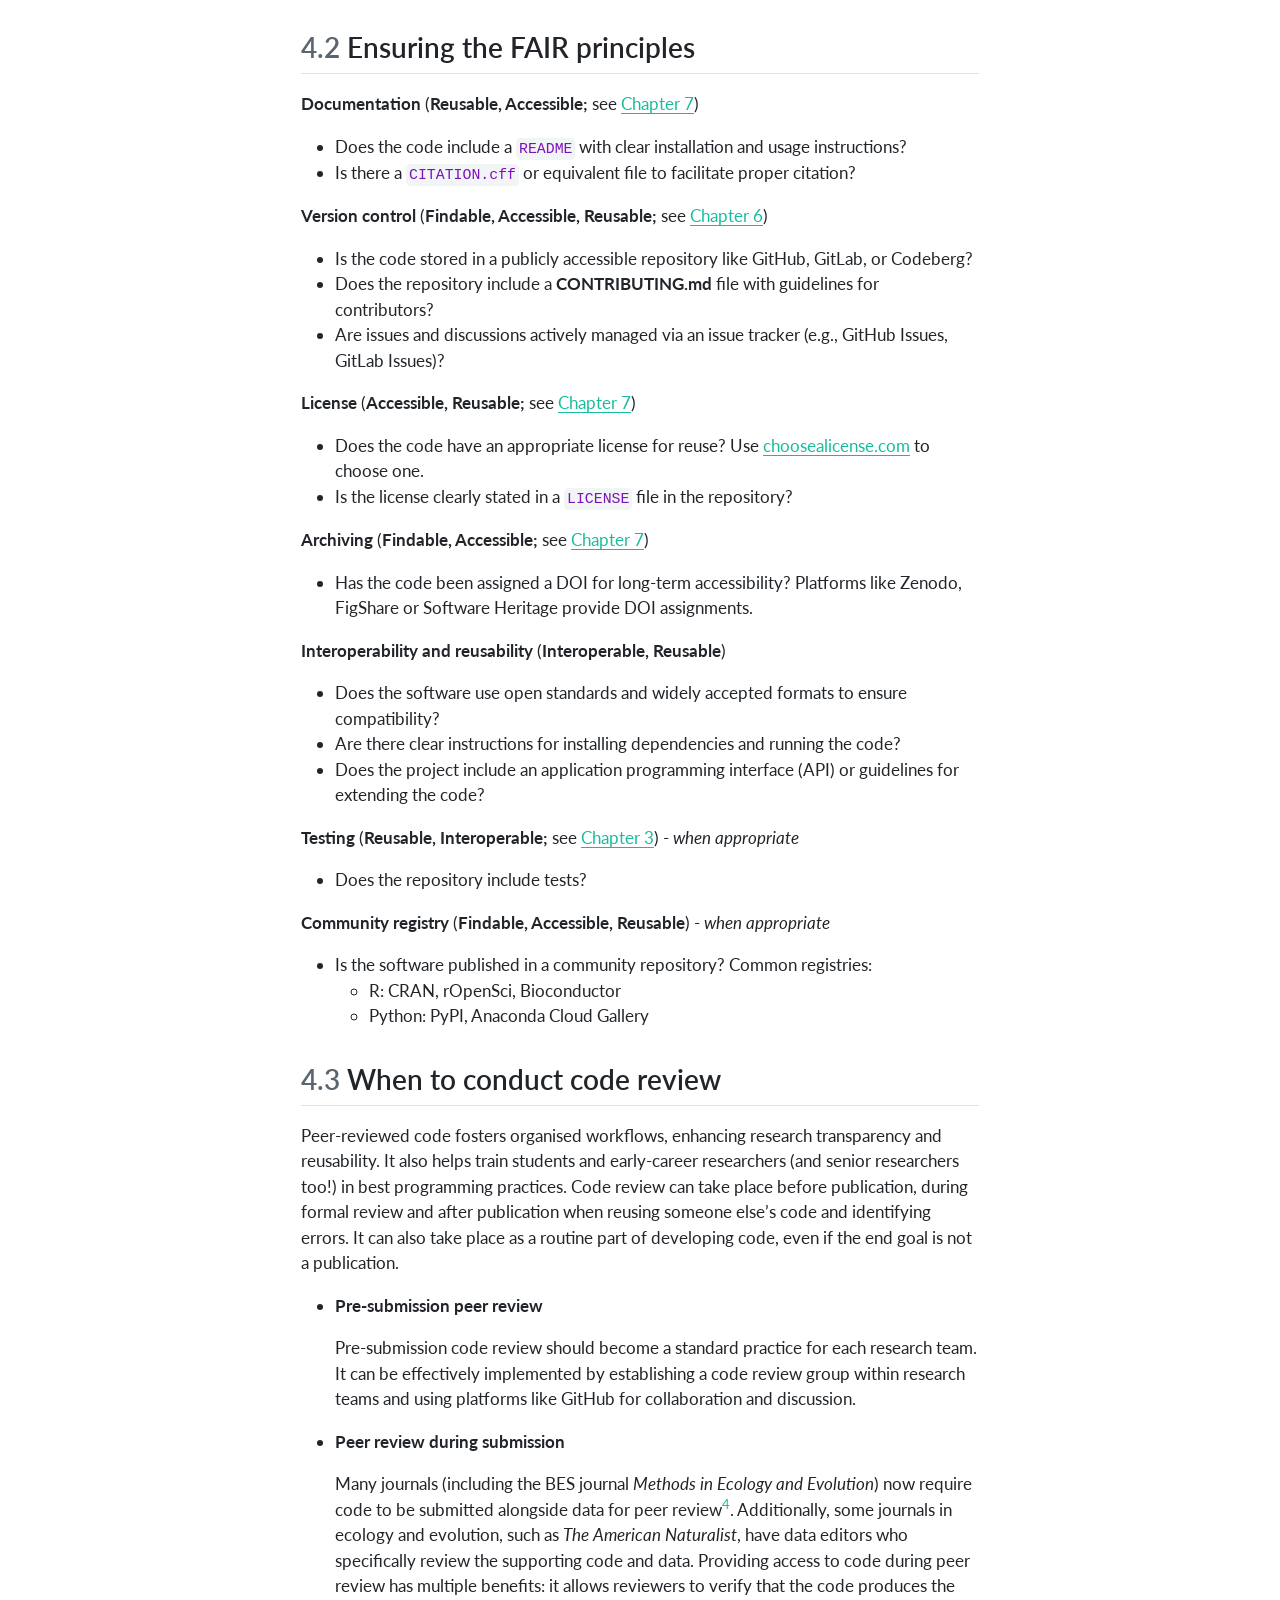
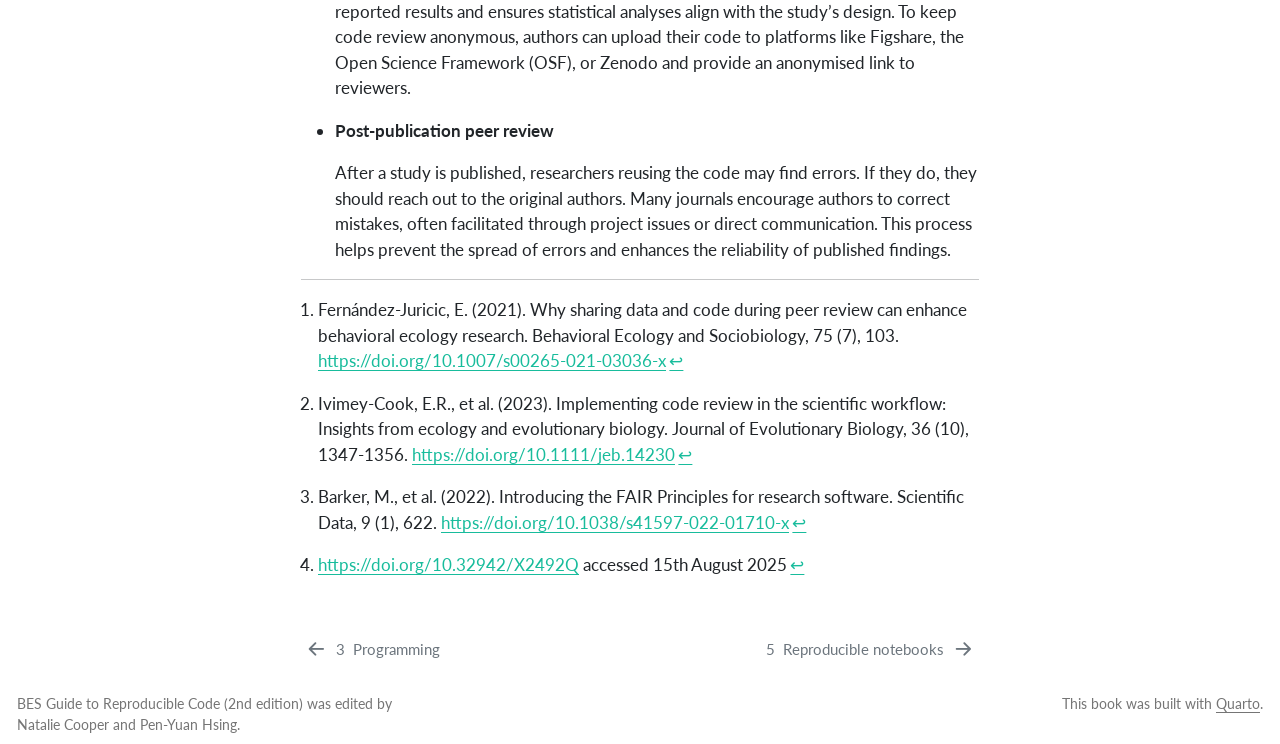
==== commit 8820bfaf: "Built site for gh-pages" ====
--- a/code-review.html
+++ b/code-review.html
@@ -2,7 +2,7 @@
 <html xmlns="http://www.w3.org/1999/xhtml" lang="en" xml:lang="en"><head>
 
 <meta charset="utf-8">
-<meta name="generator" content="quarto-1.7.31">
+<meta name="generator" content="quarto-1.8.26">
 
 <meta name="viewport" content="width=device-width, initial-scale=1.0, user-scalable=yes">
 
@@ -36,18 +36,19 @@
 <link href="./cover.jpg" rel="icon" type="image/jpeg">
 <script src="site_libs/quarto-html/quarto.js" type="module"></script>
 <script src="site_libs/quarto-html/tabsets/tabsets.js" type="module"></script>
+<script src="site_libs/quarto-html/axe/axe-check.js" type="module"></script>
 <script src="site_libs/quarto-html/popper.min.js"></script>
 <script src="site_libs/quarto-html/tippy.umd.min.js"></script>
 <script src="site_libs/quarto-html/anchor.min.js"></script>
 <link href="site_libs/quarto-html/tippy.css" rel="stylesheet">
-<link href="site_libs/quarto-html/quarto-syntax-highlighting-e1a5c8363afafaef2c763b6775fbf3ca.css" rel="stylesheet" class="quarto-color-scheme" id="quarto-text-highlighting-styles">
-<link href="site_libs/quarto-html/quarto-syntax-highlighting-dark-8ef56b68f8fa1e9d2ba328e99e439f80.css" rel="stylesheet" class="quarto-color-scheme quarto-color-alternate" id="quarto-text-highlighting-styles">
-<link href="site_libs/quarto-html/quarto-syntax-highlighting-e1a5c8363afafaef2c763b6775fbf3ca.css" rel="stylesheet" class="quarto-color-scheme-extra" id="quarto-text-highlighting-styles">
+<link href="site_libs/quarto-html/quarto-syntax-highlighting-587c61ba64f3a5504c4d52d930310e48.css" rel="stylesheet" class="quarto-color-scheme" id="quarto-text-highlighting-styles">
+<link href="site_libs/quarto-html/quarto-syntax-highlighting-dark-b758ccaa5987ceb1b75504551e579abf.css" rel="stylesheet" class="quarto-color-scheme quarto-color-alternate" id="quarto-text-highlighting-styles">
+<link href="site_libs/quarto-html/quarto-syntax-highlighting-587c61ba64f3a5504c4d52d930310e48.css" rel="stylesheet" class="quarto-color-scheme-extra" id="quarto-text-highlighting-styles">
 <script src="site_libs/bootstrap/bootstrap.min.js"></script>
 <link href="site_libs/bootstrap/bootstrap-icons.css" rel="stylesheet">
-<link href="site_libs/bootstrap/bootstrap-93fa5749095c2464a7fe83d2d5aee960.min.css" rel="stylesheet" append-hash="true" class="quarto-color-scheme" id="quarto-bootstrap" data-mode="light">
-<link href="site_libs/bootstrap/bootstrap-dark-cbfe9299f5caab731b93668de05d1c8d.min.css" rel="stylesheet" append-hash="true" class="quarto-color-scheme quarto-color-alternate" id="quarto-bootstrap" data-mode="dark">
-<link href="site_libs/bootstrap/bootstrap-93fa5749095c2464a7fe83d2d5aee960.min.css" rel="stylesheet" append-hash="true" class="quarto-color-scheme-extra" id="quarto-bootstrap" data-mode="light">
+<link href="site_libs/bootstrap/bootstrap-4ff66e45b39d49436fe97d3fe27b9920.min.css" rel="stylesheet" append-hash="true" class="quarto-color-scheme" id="quarto-bootstrap" data-mode="light">
+<link href="site_libs/bootstrap/bootstrap-dark-7e34ecb6a0e7991f0346b0751d4a7c3f.min.css" rel="stylesheet" append-hash="true" class="quarto-color-scheme quarto-color-alternate" id="quarto-bootstrap" data-mode="dark">
+<link href="site_libs/bootstrap/bootstrap-4ff66e45b39d49436fe97d3fe27b9920.min.css" rel="stylesheet" append-hash="true" class="quarto-color-scheme-extra" id="quarto-bootstrap" data-mode="light">
 <script id="quarto-search-options" type="application/json">{
   "location": "sidebar",
   "copy-button": false,
@@ -543,13 +544,14 @@
       e.clearSelection();
     }
     const getTextToCopy = function(trigger) {
-        const codeEl = trigger.previousElementSibling.cloneNode(true);
-        for (const childEl of codeEl.children) {
-          if (isCodeAnnotation(childEl)) {
-            childEl.remove();
-          }
-        }
-        return codeEl.innerText;
+      const outerScaffold = trigger.parentElement.cloneNode(true);
+      const codeEl = outerScaffold.querySelector('code');
+      for (const childEl of codeEl.children) {
+        if (isCodeAnnotation(childEl)) {
+          childEl.remove();
+        }
+      }
+      return codeEl.innerText;
     }
     const clipboard = new window.ClipboardJS('.code-copy-button:not([data-in-quarto-modal])', {
       text: getTextToCopy
--- a/site_libs/quarto-html/quarto-syntax-highlighting-587c61ba64f3a5504c4d52d930310e48.css
+++ b/site_libs/quarto-html/quarto-syntax-highlighting-587c61ba64f3a5504c4d52d930310e48.css
@@ -0,0 +1,236 @@
+/* quarto syntax highlight colors */
+:root {
+  --quarto-hl-ot-color: #003B4F;
+  --quarto-hl-at-color: #657422;
+  --quarto-hl-ss-color: #20794D;
+  --quarto-hl-an-color: #5E5E5E;
+  --quarto-hl-fu-color: #4758AB;
+  --quarto-hl-st-color: #20794D;
+  --quarto-hl-cf-color: #003B4F;
+  --quarto-hl-op-color: #5E5E5E;
+  --quarto-hl-er-color: #AD0000;
+  --quarto-hl-bn-color: #AD0000;
+  --quarto-hl-al-color: #AD0000;
+  --quarto-hl-va-color: #111111;
+  --quarto-hl-bu-color: inherit;
+  --quarto-hl-ex-color: inherit;
+  --quarto-hl-pp-color: #AD0000;
+  --quarto-hl-in-color: #5E5E5E;
+  --quarto-hl-vs-color: #20794D;
+  --quarto-hl-wa-color: #5E5E5E;
+  --quarto-hl-do-color: #5E5E5E;
+  --quarto-hl-im-color: #00769E;
+  --quarto-hl-ch-color: #20794D;
+  --quarto-hl-dt-color: #AD0000;
+  --quarto-hl-fl-color: #AD0000;
+  --quarto-hl-co-color: #5E5E5E;
+  --quarto-hl-cv-color: #5E5E5E;
+  --quarto-hl-cn-color: #8f5902;
+  --quarto-hl-sc-color: #5E5E5E;
+  --quarto-hl-dv-color: #AD0000;
+  --quarto-hl-kw-color: #003B4F;
+}
+
+/* other quarto variables */
+:root {
+  --quarto-font-monospace: SFMono-Regular, Menlo, Monaco, Consolas, "Liberation Mono", "Courier New", monospace;
+}
+
+/* syntax highlight based on Pandoc's rules */
+pre > code.sourceCode > span {
+  color: #003B4F;
+}
+
+code.sourceCode > span {
+  color: #003B4F;
+}
+
+div.sourceCode,
+div.sourceCode pre.sourceCode {
+  color: #003B4F;
+}
+
+/* Normal */
+code span {
+  color: #003B4F;
+}
+
+/* Alert */
+code span.al {
+  color: #AD0000;
+  font-style: inherit;
+}
+
+/* Annotation */
+code span.an {
+  color: #5E5E5E;
+  font-style: inherit;
+}
+
+/* Attribute */
+code span.at {
+  color: #657422;
+  font-style: inherit;
+}
+
+/* BaseN */
+code span.bn {
+  color: #AD0000;
+  font-style: inherit;
+}
+
+/* BuiltIn */
+code span.bu {
+  font-style: inherit;
+}
+
+/* ControlFlow */
+code span.cf {
+  color: #003B4F;
+  font-weight: bold;
+  font-style: inherit;
+}
+
+/* Char */
+code span.ch {
+  color: #20794D;
+  font-style: inherit;
+}
+
+/* Constant */
+code span.cn {
+  color: #8f5902;
+  font-style: inherit;
+}
+
+/* Comment */
+code span.co {
+  color: #5E5E5E;
+  font-style: inherit;
+}
+
+/* CommentVar */
+code span.cv {
+  color: #5E5E5E;
+  font-style: italic;
+}
+
+/* Documentation */
+code span.do {
+  color: #5E5E5E;
+  font-style: italic;
+}
+
+/* DataType */
+code span.dt {
+  color: #AD0000;
+  font-style: inherit;
+}
+
+/* DecVal */
+code span.dv {
+  color: #AD0000;
+  font-style: inherit;
+}
+
+/* Error */
+code span.er {
+  color: #AD0000;
+  font-style: inherit;
+}
+
+/* Extension */
+code span.ex {
+  font-style: inherit;
+}
+
+/* Float */
+code span.fl {
+  color: #AD0000;
+  font-style: inherit;
+}
+
+/* Function */
+code span.fu {
+  color: #4758AB;
+  font-style: inherit;
+}
+
+/* Import */
+code span.im {
+  color: #00769E;
+  font-style: inherit;
+}
+
+/* Information */
+code span.in {
+  color: #5E5E5E;
+  font-style: inherit;
+}
+
+/* Keyword */
+code span.kw {
+  color: #003B4F;
+  font-weight: bold;
+  font-style: inherit;
+}
+
+/* Operator */
+code span.op {
+  color: #5E5E5E;
+  font-style: inherit;
+}
+
+/* Other */
+code span.ot {
+  color: #003B4F;
+  font-style: inherit;
+}
+
+/* Preprocessor */
+code span.pp {
+  color: #AD0000;
+  font-style: inherit;
+}
+
+/* SpecialChar */
+code span.sc {
+  color: #5E5E5E;
+  font-style: inherit;
+}
+
+/* SpecialString */
+code span.ss {
+  color: #20794D;
+  font-style: inherit;
+}
+
+/* String */
+code span.st {
+  color: #20794D;
+  font-style: inherit;
+}
+
+/* Variable */
+code span.va {
+  color: #111111;
+  font-style: inherit;
+}
+
+/* VerbatimString */
+code span.vs {
+  color: #20794D;
+  font-style: inherit;
+}
+
+/* Warning */
+code span.wa {
+  color: #5E5E5E;
+  font-style: italic;
+}
+
+.prevent-inlining {
+  content: "</";
+}
+
+/*# sourceMappingURL=2dce1cc6c82594539e1579de68416b47.css.map */
--- a/site_libs/quarto-html/quarto-syntax-highlighting-dark-b758ccaa5987ceb1b75504551e579abf.css
+++ b/site_libs/quarto-html/quarto-syntax-highlighting-dark-b758ccaa5987ceb1b75504551e579abf.css
@@ -0,0 +1,219 @@
+/* quarto syntax highlight colors */
+:root {
+  --quarto-hl-al-color: #f07178;
+  --quarto-hl-an-color: #d4d0ab;
+  --quarto-hl-at-color: #00e0e0;
+  --quarto-hl-bn-color: #d4d0ab;
+  --quarto-hl-bu-color: #abe338;
+  --quarto-hl-ch-color: #abe338;
+  --quarto-hl-co-color: #f8f8f2;
+  --quarto-hl-cv-color: #ffd700;
+  --quarto-hl-cn-color: #ffd700;
+  --quarto-hl-cf-color: #ffa07a;
+  --quarto-hl-dt-color: #ffa07a;
+  --quarto-hl-dv-color: #d4d0ab;
+  --quarto-hl-do-color: #f8f8f2;
+  --quarto-hl-er-color: #f07178;
+  --quarto-hl-ex-color: #00e0e0;
+  --quarto-hl-fl-color: #d4d0ab;
+  --quarto-hl-fu-color: #ffa07a;
+  --quarto-hl-im-color: #abe338;
+  --quarto-hl-in-color: #d4d0ab;
+  --quarto-hl-kw-color: #ffa07a;
+  --quarto-hl-op-color: #ffa07a;
+  --quarto-hl-ot-color: #00e0e0;
+  --quarto-hl-pp-color: #dcc6e0;
+  --quarto-hl-re-color: #00e0e0;
+  --quarto-hl-sc-color: #abe338;
+  --quarto-hl-ss-color: #abe338;
+  --quarto-hl-st-color: #abe338;
+  --quarto-hl-va-color: #00e0e0;
+  --quarto-hl-vs-color: #abe338;
+  --quarto-hl-wa-color: #dcc6e0;
+}
+
+/* other quarto variables */
+:root {
+  --quarto-font-monospace: SFMono-Regular, Menlo, Monaco, Consolas, "Liberation Mono", "Courier New", monospace;
+}
+
+/* syntax highlight based on Pandoc's rules */
+pre > code.sourceCode > span {
+  color: #f8f8f2;
+}
+
+code.sourceCode > span {
+  color: #f8f8f2;
+}
+
+div.sourceCode,
+div.sourceCode pre.sourceCode {
+  color: #f8f8f2;
+}
+
+/* Normal */
+code span {
+  color: #f8f8f2;
+}
+
+/* Alert */
+code span.al {
+  color: #f07178;
+}
+
+/* Annotation */
+code span.an {
+  color: #d4d0ab;
+}
+
+/* Attribute */
+code span.at {
+  color: #00e0e0;
+}
+
+/* BaseN */
+code span.bn {
+  color: #d4d0ab;
+}
+
+/* BuiltIn */
+code span.bu {
+  color: #abe338;
+}
+
+/* ControlFlow */
+code span.cf {
+  font-weight: bold;
+  color: #ffa07a;
+}
+
+/* Char */
+code span.ch {
+  color: #abe338;
+}
+
+/* Constant */
+code span.cn {
+  color: #ffd700;
+}
+
+/* Comment */
+code span.co {
+  font-style: italic;
+  color: #f8f8f2;
+}
+
+/* CommentVar */
+code span.cv {
+  color: #ffd700;
+}
+
+/* Documentation */
+code span.do {
+  color: #f8f8f2;
+}
+
+/* DataType */
+code span.dt {
+  color: #ffa07a;
+}
+
+/* DecVal */
+code span.dv {
+  color: #d4d0ab;
+}
+
+/* Error */
+code span.er {
+  color: #f07178;
+  text-decoration: underline;
+}
+
+/* Extension */
+code span.ex {
+  font-weight: bold;
+  color: #00e0e0;
+}
+
+/* Float */
+code span.fl {
+  color: #d4d0ab;
+}
+
+/* Function */
+code span.fu {
+  color: #ffa07a;
+}
+
+/* Import */
+code span.im {
+  color: #abe338;
+}
+
+/* Information */
+code span.in {
+  color: #d4d0ab;
+}
+
+/* Keyword */
+code span.kw {
+  font-weight: bold;
+  color: #ffa07a;
+}
+
+/* Operator */
+code span.op {
+  color: #ffa07a;
+}
+
+/* Other */
+code span.ot {
+  color: #00e0e0;
+}
+
+/* Preprocessor */
+code span.pp {
+  color: #dcc6e0;
+}
+
+/* RegionMarker */
+code span.re {
+  background-color: #f8f8f2;
+  color: #00e0e0;
+}
+
+/* SpecialChar */
+code span.sc {
+  color: #abe338;
+}
+
+/* SpecialString */
+code span.ss {
+  color: #abe338;
+}
+
+/* String */
+code span.st {
+  color: #abe338;
+}
+
+/* Variable */
+code span.va {
+  color: #00e0e0;
+}
+
+/* VerbatimString */
+code span.vs {
+  color: #abe338;
+}
+
+/* Warning */
+code span.wa {
+  color: #dcc6e0;
+}
+
+.prevent-inlining {
+  content: "</";
+}
+
+/*# sourceMappingURL=6c091f0476edacc1e88d089996040f32.css.map */
--- a/site_libs/quarto-html/quarto-syntax-highlighting-587c61ba64f3a5504c4d52d930310e48.css
+++ b/site_libs/quarto-html/quarto-syntax-highlighting-587c61ba64f3a5504c4d52d930310e48.css
@@ -0,0 +1,236 @@
+/* quarto syntax highlight colors */
+:root {
+  --quarto-hl-ot-color: #003B4F;
+  --quarto-hl-at-color: #657422;
+  --quarto-hl-ss-color: #20794D;
+  --quarto-hl-an-color: #5E5E5E;
+  --quarto-hl-fu-color: #4758AB;
+  --quarto-hl-st-color: #20794D;
+  --quarto-hl-cf-color: #003B4F;
+  --quarto-hl-op-color: #5E5E5E;
+  --quarto-hl-er-color: #AD0000;
+  --quarto-hl-bn-color: #AD0000;
+  --quarto-hl-al-color: #AD0000;
+  --quarto-hl-va-color: #111111;
+  --quarto-hl-bu-color: inherit;
+  --quarto-hl-ex-color: inherit;
+  --quarto-hl-pp-color: #AD0000;
+  --quarto-hl-in-color: #5E5E5E;
+  --quarto-hl-vs-color: #20794D;
+  --quarto-hl-wa-color: #5E5E5E;
+  --quarto-hl-do-color: #5E5E5E;
+  --quarto-hl-im-color: #00769E;
+  --quarto-hl-ch-color: #20794D;
+  --quarto-hl-dt-color: #AD0000;
+  --quarto-hl-fl-color: #AD0000;
+  --quarto-hl-co-color: #5E5E5E;
+  --quarto-hl-cv-color: #5E5E5E;
+  --quarto-hl-cn-color: #8f5902;
+  --quarto-hl-sc-color: #5E5E5E;
+  --quarto-hl-dv-color: #AD0000;
+  --quarto-hl-kw-color: #003B4F;
+}
+
+/* other quarto variables */
+:root {
+  --quarto-font-monospace: SFMono-Regular, Menlo, Monaco, Consolas, "Liberation Mono", "Courier New", monospace;
+}
+
+/* syntax highlight based on Pandoc's rules */
+pre > code.sourceCode > span {
+  color: #003B4F;
+}
+
+code.sourceCode > span {
+  color: #003B4F;
+}
+
+div.sourceCode,
+div.sourceCode pre.sourceCode {
+  color: #003B4F;
+}
+
+/* Normal */
+code span {
+  color: #003B4F;
+}
+
+/* Alert */
+code span.al {
+  color: #AD0000;
+  font-style: inherit;
+}
+
+/* Annotation */
+code span.an {
+  color: #5E5E5E;
+  font-style: inherit;
+}
+
+/* Attribute */
+code span.at {
+  color: #657422;
+  font-style: inherit;
+}
+
+/* BaseN */
+code span.bn {
+  color: #AD0000;
+  font-style: inherit;
+}
+
+/* BuiltIn */
+code span.bu {
+  font-style: inherit;
+}
+
+/* ControlFlow */
+code span.cf {
+  color: #003B4F;
+  font-weight: bold;
+  font-style: inherit;
+}
+
+/* Char */
+code span.ch {
+  color: #20794D;
+  font-style: inherit;
+}
+
+/* Constant */
+code span.cn {
+  color: #8f5902;
+  font-style: inherit;
+}
+
+/* Comment */
+code span.co {
+  color: #5E5E5E;
+  font-style: inherit;
+}
+
+/* CommentVar */
+code span.cv {
+  color: #5E5E5E;
+  font-style: italic;
+}
+
+/* Documentation */
+code span.do {
+  color: #5E5E5E;
+  font-style: italic;
+}
+
+/* DataType */
+code span.dt {
+  color: #AD0000;
+  font-style: inherit;
+}
+
+/* DecVal */
+code span.dv {
+  color: #AD0000;
+  font-style: inherit;
+}
+
+/* Error */
+code span.er {
+  color: #AD0000;
+  font-style: inherit;
+}
+
+/* Extension */
+code span.ex {
+  font-style: inherit;
+}
+
+/* Float */
+code span.fl {
+  color: #AD0000;
+  font-style: inherit;
+}
+
+/* Function */
+code span.fu {
+  color: #4758AB;
+  font-style: inherit;
+}
+
+/* Import */
+code span.im {
+  color: #00769E;
+  font-style: inherit;
+}
+
+/* Information */
+code span.in {
+  color: #5E5E5E;
+  font-style: inherit;
+}
+
+/* Keyword */
+code span.kw {
+  color: #003B4F;
+  font-weight: bold;
+  font-style: inherit;
+}
+
+/* Operator */
+code span.op {
+  color: #5E5E5E;
+  font-style: inherit;
+}
+
+/* Other */
+code span.ot {
+  color: #003B4F;
+  font-style: inherit;
+}
+
+/* Preprocessor */
+code span.pp {
+  color: #AD0000;
+  font-style: inherit;
+}
+
+/* SpecialChar */
+code span.sc {
+  color: #5E5E5E;
+  font-style: inherit;
+}
+
+/* SpecialString */
+code span.ss {
+  color: #20794D;
+  font-style: inherit;
+}
+
+/* String */
+code span.st {
+  color: #20794D;
+  font-style: inherit;
+}
+
+/* Variable */
+code span.va {
+  color: #111111;
+  font-style: inherit;
+}
+
+/* VerbatimString */
+code span.vs {
+  color: #20794D;
+  font-style: inherit;
+}
+
+/* Warning */
+code span.wa {
+  color: #5E5E5E;
+  font-style: italic;
+}
+
+.prevent-inlining {
+  content: "</";
+}
+
+/*# sourceMappingURL=2dce1cc6c82594539e1579de68416b47.css.map */
